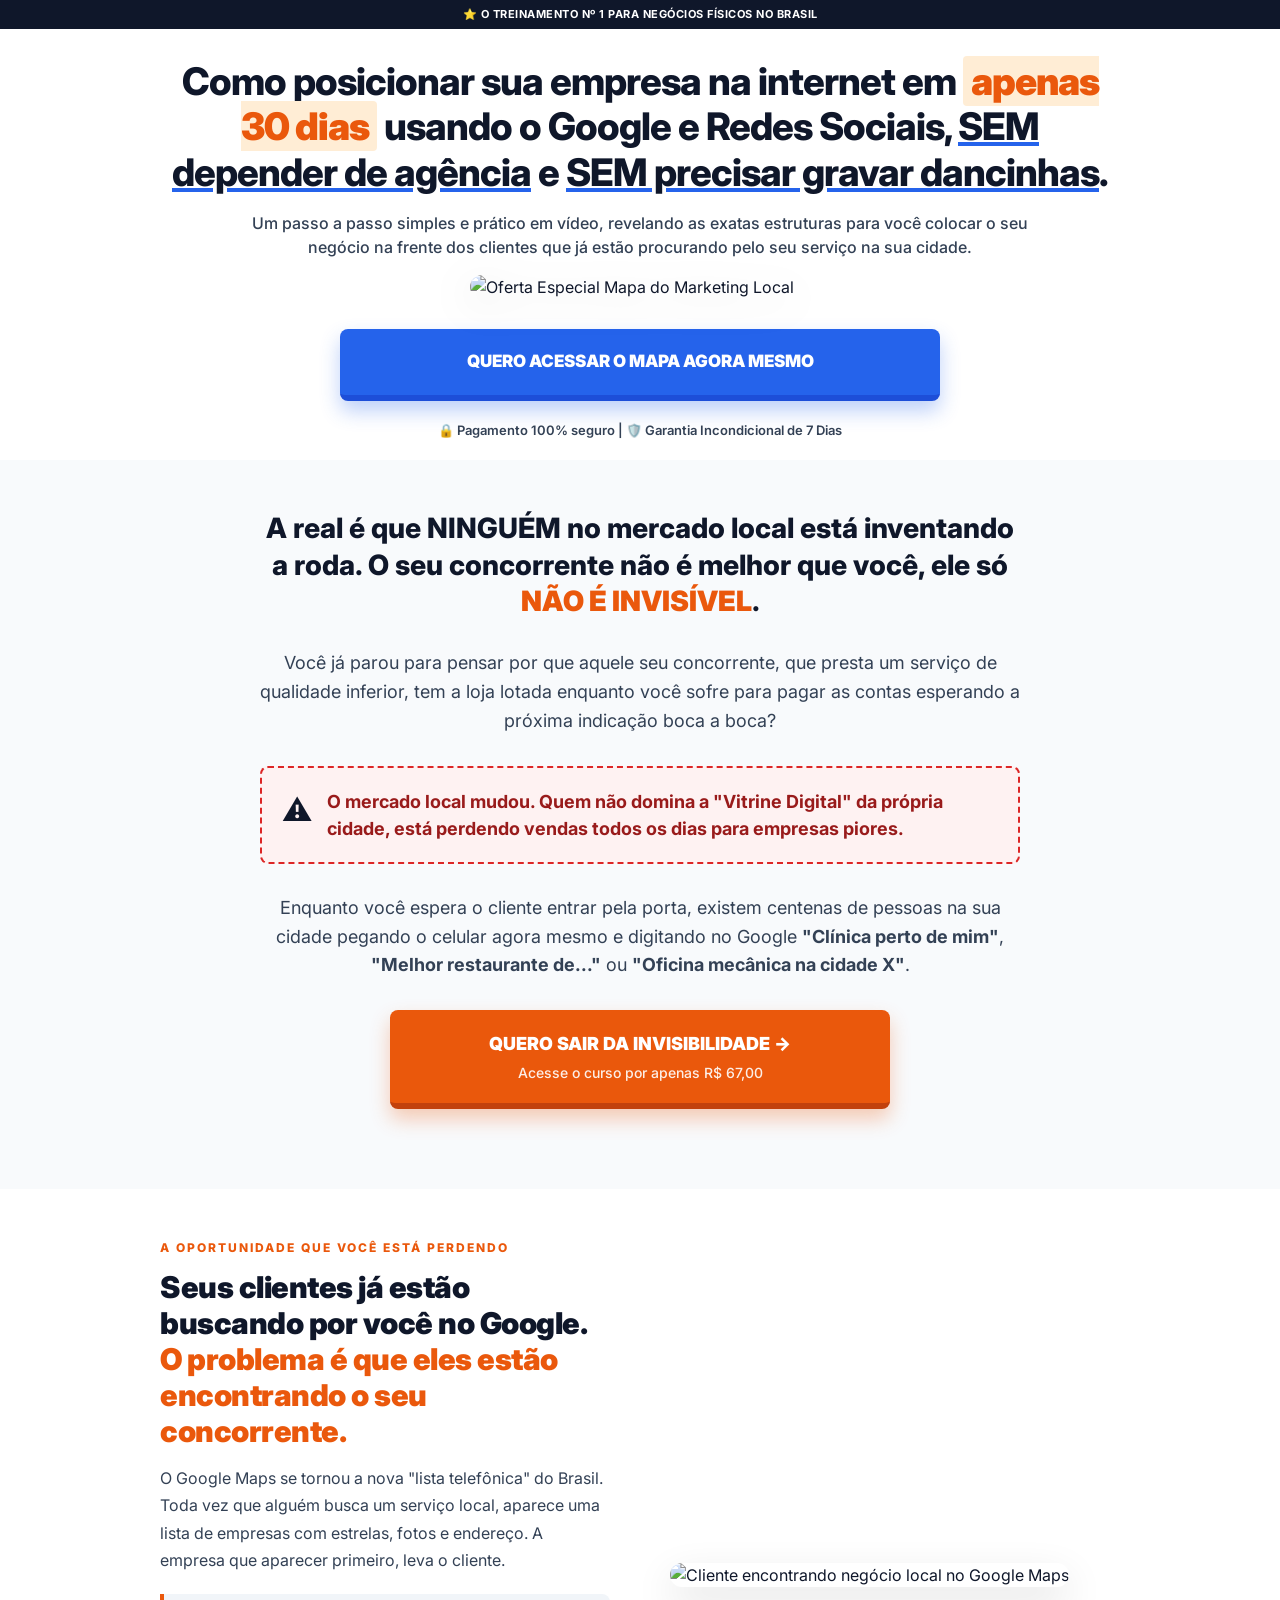
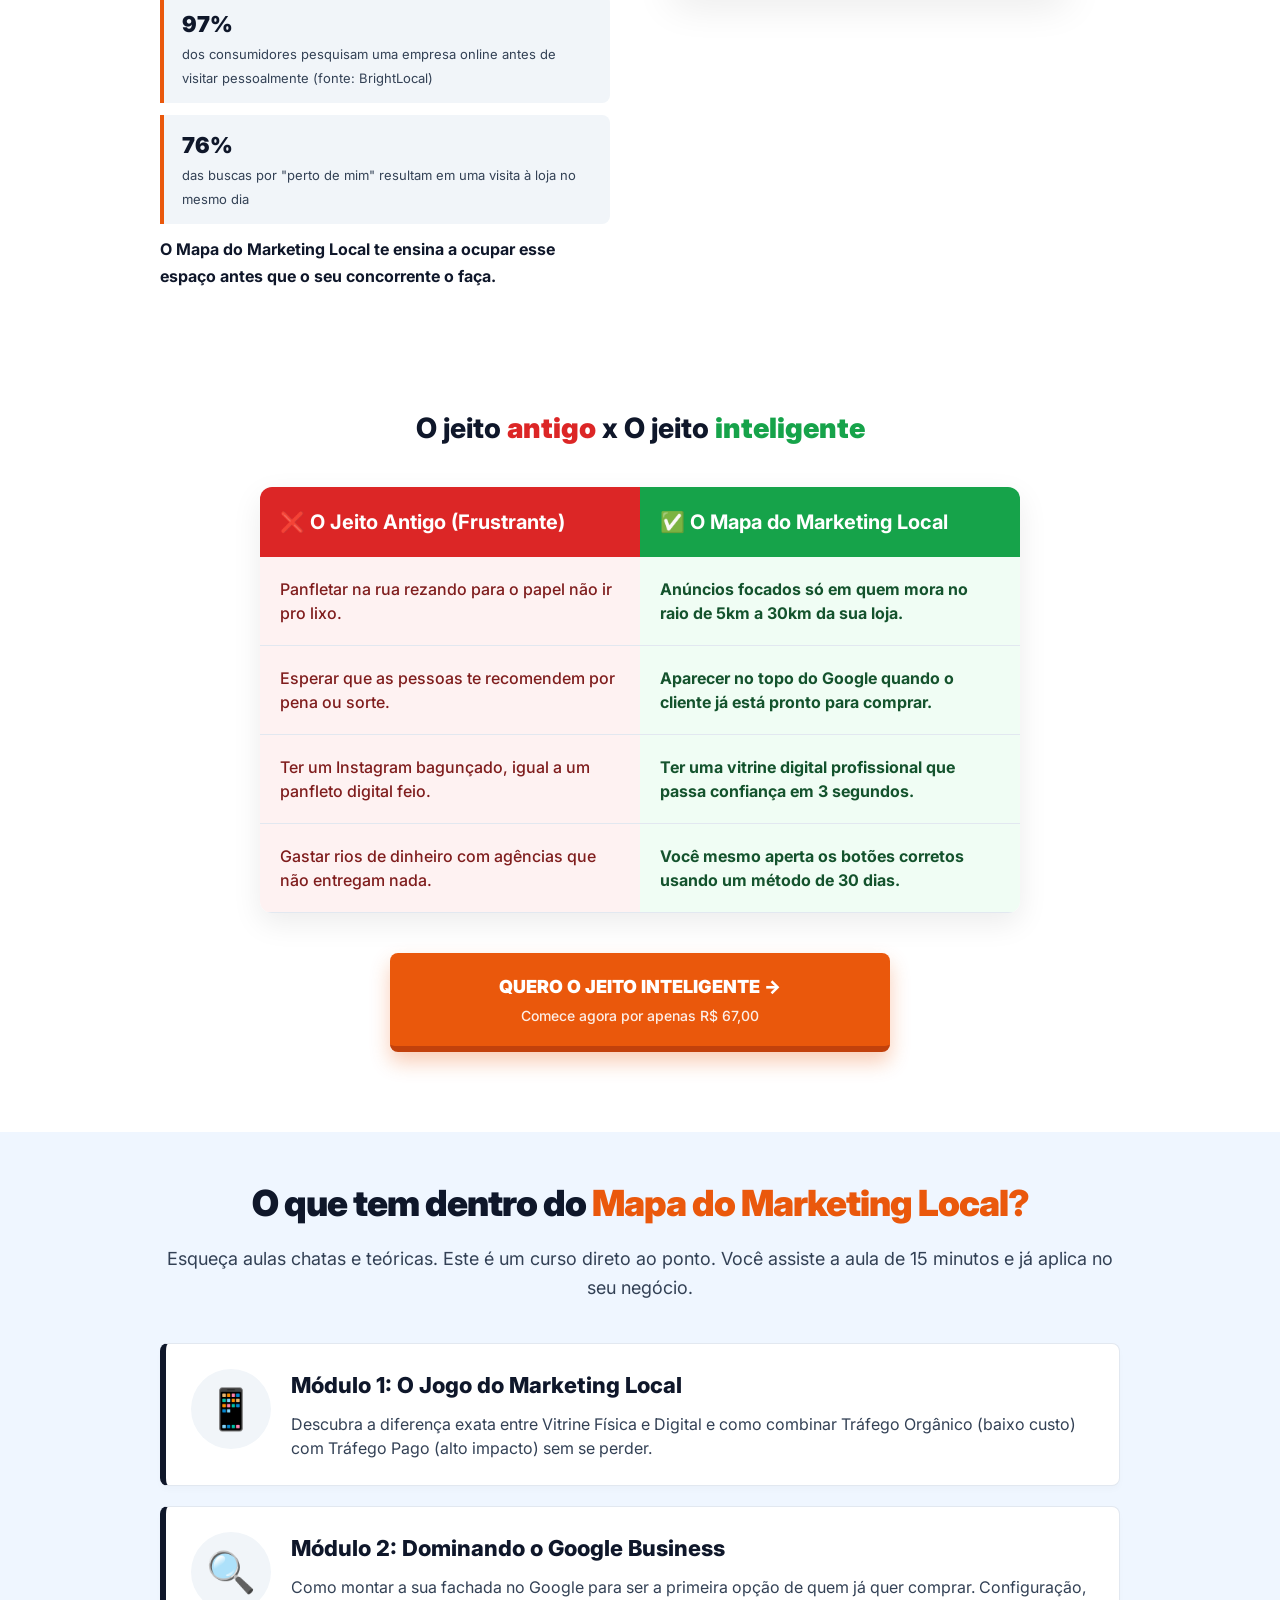
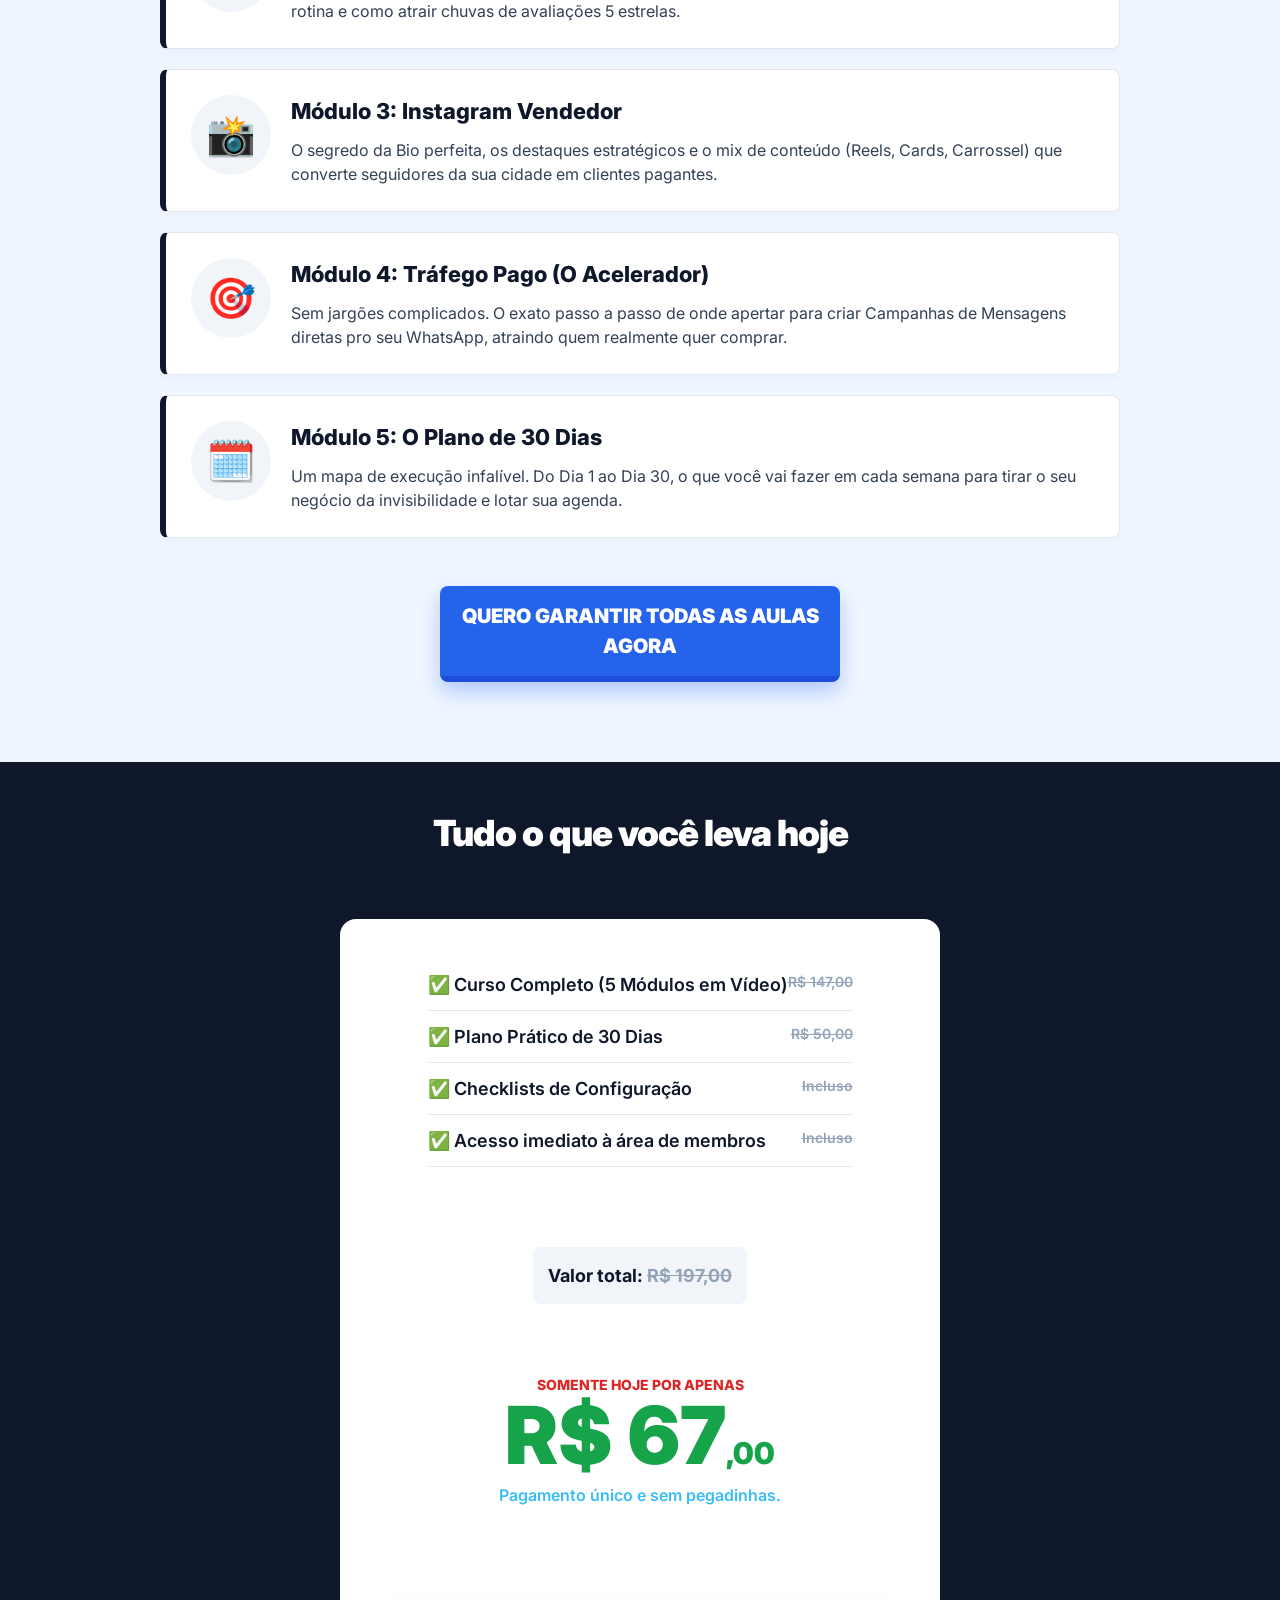
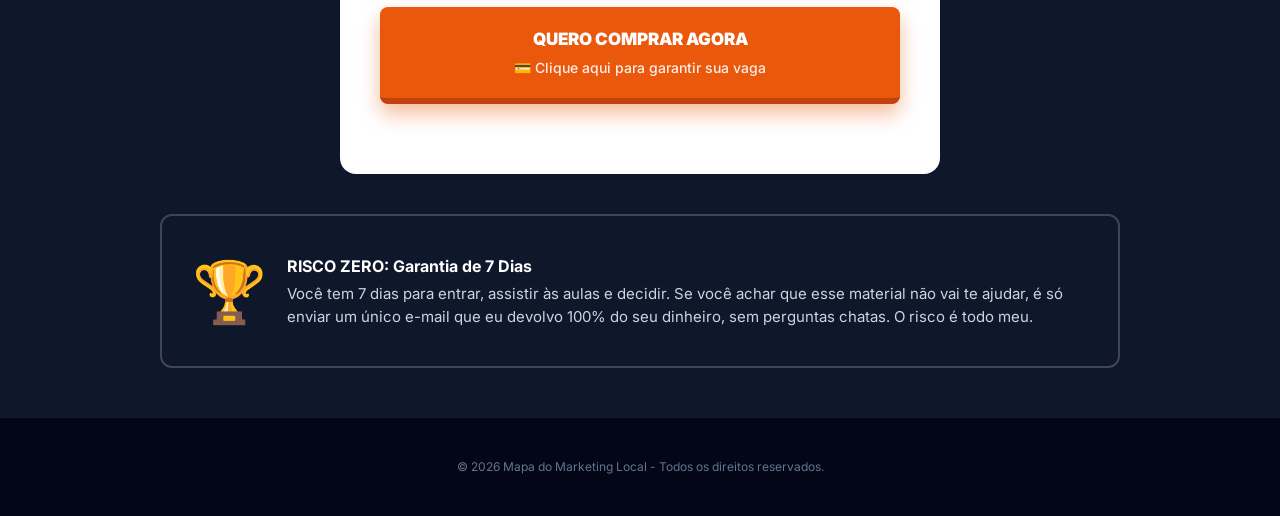
==== public/mapa-do-marketing-local-em-30D-v1/index.html @ cb3fcec0 "Update index.html" ====
<!DOCTYPE html>
<html lang="pt-BR">
<head>
    <meta charset="UTF-8">
    <meta name="viewport" content="width=device-width, initial-scale=1.0">
    <title>Mapa do Marketing Local | O Método Definitivo</title>
    <link href="https://fonts.googleapis.com/css2?family=Inter:wght@400;500;600;700;800;900&display=swap" rel="stylesheet">
    <style>
        :root {
            --navy: #0F172A;
            --blue-highlight: #2563EB;
            --orange: #EA580C;
            --orange-hover: #C2410C;
            --white: #FFFFFF;
            --gray-bg: #F8FAFC;
            --gray-dark: #334155;
            --red-alert: #DC2626;
            --green-success: #16A34A;
        }
        * { margin: 0; padding: 0; box-sizing: border-box; font-family: 'Inter', sans-serif; }
        body { background-color: var(--white); color: var(--navy); line-height: 1.5; -webkit-font-smoothing: antialiased; }
        .container { max-width: 1000px; margin: 0 auto; padding: 0 20px; }
        .container-sm { max-width: 800px; }
        .text-center { text-align: center; }
        .text-navy { color: var(--navy); }
        .text-orange { color: var(--orange); font-weight: 900; }
        .text-red { color: var(--red-alert); font-weight: 900; }
        .text-green { color: var(--green-success); font-weight: 900; }
        .text-white { color: var(--white) !important; }
        .bg-gray { background-color: var(--gray-bg); }
        .bg-navy { background-color: var(--navy); color: var(--white); }
        .bg-light-blue { background-color: #EFF6FF; }
        .highlight-orange { background-color: #FFEDD5; color: var(--orange); padding: 2px 8px; border-radius: 4px; font-weight: 900; }
        .underline-blue { text-decoration: underline; text-decoration-color: var(--blue-highlight); text-decoration-thickness: 4px; color: var(--navy); }
        .strike { text-decoration: line-through; color: #94A3B8; }
        .top-tag { background-color: var(--navy); color: var(--white); text-align: center; padding: 6px 10px; font-size: 11px; font-weight: 700; text-transform: uppercase; letter-spacing: 0.5px; white-space: nowrap; overflow: hidden; text-overflow: ellipsis; }
        .dr-section { padding: 50px 0; }
        .dr-headline { font-size: 38px; font-weight: 800; line-height: 1.2; text-align: center; margin-bottom: 16px; letter-spacing: -1px; }
        .dr-subheadline { font-size: 16px; font-weight: 500; text-align: center; color: var(--gray-dark); max-width: 800px; margin: 0 auto 16px auto; }
        .dr-title-lg { font-size: 36px; font-weight: 900; line-height: 1.2; margin-bottom: 20px; letter-spacing: -1px; }
        .dr-title-md { font-size: 28px; font-weight: 800; line-height: 1.3; margin-bottom: 30px; }
        .dr-paragraph { font-size: 18px; color: var(--gray-dark); margin-bottom: 25px; line-height: 1.6; }
        .dr-btn { display: flex; flex-direction: column; align-items: center; justify-content: center; background-color: var(--blue-highlight); color: var(--white); text-decoration: none; border-radius: 8px; padding: 20px 30px; margin: 30px auto; max-width: 100%; width: 600px; transition: all 0.2s; box-shadow: 0 10px 20px rgba(37,99,235,0.3); border-bottom: 6px solid #1D4ED8; }
        .dr-btn:hover { background-color: #1D4ED8; transform: translateY(2px); border-bottom-width: 4px; margin-top: 32px; }
        .dr-btn-pulse { animation: pulse 2s infinite; background-color: var(--orange); box-shadow: 0 10px 20px rgba(234,88,12,0.4); border-bottom-color: #C2410C; }
        .dr-btn-pulse:hover { background-color: var(--orange-hover); border-bottom-color: #9A3412; }
        .btn-main-text { font-size: 17px; font-weight: 900; text-transform: uppercase; letter-spacing: 0; }
        .btn-sub-text { font-size: 14px; font-weight: 500; opacity: 0.9; margin-top: 5px; }
        .dr-btn-small { width: 400px; padding: 15px 20px; }
        .dr-btn-small .btn-main-text { font-size: 20px; }
        @keyframes pulse { 0% { transform: scale(1); } 50% { transform: scale(1.02); } 100% { transform: scale(1); } }
        .security-badges { text-align: center; font-size: 13px; color: var(--gray-dark); font-weight: 600; margin-top: -10px; }
        .dr-hero { padding: 30px 0 20px 0; }
        .video-placeholder { display: flex; justify-content: center; margin: 16px 0 10px 0; }
        .mockup-img { max-width: 100%; height: auto; width: 340px; border-radius: 12px; filter: drop-shadow(0 10px 20px rgba(0,0,0,0.15)); }
        .alert-box { background-color: #FEF2F2; border: 2px dashed var(--red-alert); border-radius: 8px; padding: 20px; display: flex; align-items: flex-start; gap: 15px; margin: 30px 0; }
        .alert-icon { font-size: 30px; }
        .alert-content p { color: #991B1B; font-size: 18px; font-weight: 700; margin: 0; }
        .comparison-table-wrapper { background: var(--white); border-radius: 12px; overflow: hidden; box-shadow: 0 10px 30px rgba(0,0,0,0.08); margin: 40px 0; }
        .dr-comparison-table { width: 100%; border-collapse: collapse; }
        .dr-comparison-table th { padding: 20px; font-size: 20px; color: var(--white); text-align: left; }
        .dr-comparison-table th.bg-red { background-color: var(--red-alert); }
        .dr-comparison-table th.bg-green { background-color: var(--green-success); }
        .dr-comparison-table td { padding: 20px; font-size: 16px; border-bottom: 1px solid #E2E8F0; width: 50%; vertical-align: top; }
        .dr-comparison-table td:first-child { background-color: #FEF2F2; color: #7F1D1D; font-weight: 500; }
        .dr-comparison-table td:last-child { background-color: #F0FDF4; color: #14532D; font-weight: 700; }
        .modules-stack { display: flex; flex-direction: column; gap: 20px; margin-top: 40px; }
        .dr-module-item { background: var(--white); border: 1px solid #E2E8F0; border-left: 6px solid var(--navy); padding: 25px; border-radius: 8px; display: flex; gap: 20px; align-items: flex-start; box-shadow: 0 4px 6px rgba(0,0,0,0.02); }
        .mod-icon { font-size: 40px; background: #F1F5F9; width: 80px; height: 80px; display: flex; align-items: center; justify-content: center; border-radius: 50%; flex-shrink: 0; }
        .mod-text h3 { font-size: 22px; font-weight: 800; margin-bottom: 10px; }
        .mod-text p { font-size: 16px; color: var(--gray-dark); }
        .offer-stack-container { display: flex; align-items: center; gap: 50px; background: var(--white); padding: 40px; border-radius: 16px; color: var(--navy); }
        .offer-mockup { flex: 1; }
        .offer-mockup img { max-width: 100%; }
        .offer-details { flex: 1.2; }
        .dr-check-list { list-style: none; margin-bottom: 30px; }
        .dr-check-list li { font-size: 18px; font-weight: 600; padding: 12px 0; border-bottom: 1px solid #E2E8F0; display: flex; justify-content: space-between; }
        .anchor-value { color: #94A3B8; text-decoration: line-through; font-size: 14px; }
        .total-value-box { background: #F1F5F9; padding: 15px; border-radius: 8px; text-align: center; font-weight: 700; font-size: 18px; margin-bottom: 20px; }
        .today-price { text-align: center; margin-bottom: 20px; }
        .today-label { font-size: 14px; font-weight: 800; color: var(--red-alert); }
        .price-big { font-size: 80px; font-weight: 900; color: var(--green-success); line-height: 1; }
        .price-big .cents { font-size: 30px; }
        .guarantee-seal-box { display: flex; align-items: center; gap: 20px; margin-top: 40px; border: 2px solid rgba(255,255,255,0.2); padding: 30px; border-radius: 12px; }
        .seal-icon { font-size: 60px; }
        .seal-text p { color: #CBD5E1; font-size: 15px; margin-top: 5px; }
        .dr-footer { background-color: #020617; color: #64748B; padding: 40px 0; font-size: 12px; }
        /* SEÇÃO TEXTO + IMAGEM */
        .split-section { display: grid; grid-template-columns: 1fr 1fr; gap: 60px; align-items: center; }
        .split-section .split-text { }
        .split-section .split-img img { width: 100%; border-radius: 16px; box-shadow: 0 15px 40px rgba(0,0,0,0.12); }
        .split-label { font-size: 12px; font-weight: 800; text-transform: uppercase; letter-spacing: 2px; color: var(--orange); margin-bottom: 12px; }
        .split-headline { font-size: 30px; font-weight: 900; line-height: 1.2; color: var(--navy); margin-bottom: 16px; letter-spacing: -0.5px; }
        .split-body { font-size: 16px; color: var(--gray-dark); line-height: 1.7; margin-bottom: 20px; }
        .split-stat { background: #F1F5F9; border-left: 4px solid var(--orange); padding: 14px 18px; border-radius: 0 8px 8px 0; margin-bottom: 12px; }
        .split-stat strong { font-size: 22px; font-weight: 900; color: var(--navy); display: block; }
        .split-stat span { font-size: 13px; color: var(--gray-dark); }
        @media (max-width: 768px) {
            .top-tag { font-size: 9px; letter-spacing: 0; padding: 5px 8px; }
            .dr-section { padding: 40px 0; }
            .split-section { grid-template-columns: 1fr; gap: 30px; }
            .split-headline { font-size: 22px; }
            .dr-hero { padding: 20px 0 10px 0; }
            .dr-headline { font-size: 22px; margin-bottom: 10px; }
            .dr-subheadline { font-size: 13px; margin-bottom: 12px; }
            .video-placeholder { margin: 10px 0 8px 0; }
            .mockup-img { width: 220px; border-radius: 8px; }
            .security-badges { font-size: 11px; margin-top: -5px; }
            .dr-btn { width: 100%; padding: 12px 10px; margin: 12px auto; }
            .btn-main-text { font-size: 14px; }
            .btn-sub-text { font-size: 11px; }
            .offer-stack-container { flex-direction: column; padding: 20px; }
            .dr-comparison-table th, .dr-comparison-table td { font-size: 13px; padding: 10px; }
            .price-big { font-size: 60px; }
            .dr-module-item { flex-direction: column; text-align: center; align-items: center; }
        }
    </style>
</head>
<body>

    <!-- TAG SUPERIOR -->
    <div class="top-tag">
        ⭐ O treinamento nº 1 para negócios físicos no Brasil
    </div>

    <!-- HERO SECTION (ESTILO CARTA DE VENDAS) -->
    <header class="dr-hero">
        <div class="container">
            <h1 class="dr-headline">
                Como posicionar sua empresa na internet em <span class="highlight-orange">apenas 30 dias</span> usando o Google e Redes Sociais, <u class="underline-blue">SEM depender de agência</u> e <u class="underline-blue">SEM precisar gravar dancinhas</u>.
            </h1>
            <p class="dr-subheadline">
                Um passo a passo simples e prático em vídeo, revelando as exatas estruturas para você colocar o seu negócio na frente dos clientes que já estão procurando pelo seu serviço na sua cidade.
            </p>
            
            <div class="video-placeholder">
                <img src="/mapa-do-marketing-local-em-30D-v1/assets/offer-creative-v2.jpg" alt="Oferta Especial Mapa do Marketing Local" class="mockup-img">
            </div>

            <a href="#oferta" class="dr-btn">
                <span class="btn-main-text">QUERO ACESSAR O MAPA AGORA MESMO</span>
            </a>
            
            <div class="security-badges">
                🔒 Pagamento 100% seguro | 🛡️ Garantia Incondicional de 7 Dias
            </div>
        </div>
    </header>

    <!-- SEÇÃO ALERTA -->
    <section class="dr-section bg-gray">
        <div class="container container-sm">
            <h2 class="dr-title-md text-center">
                A real é que <span class="text-navy">NINGUÉM</span> no mercado local está inventando a roda. O seu concorrente não é melhor que você, ele só <span class="text-orange">NÃO É INVISÍVEL</span>.
            </h2>
            <p class="dr-paragraph text-center">
                Você já parou para pensar por que aquele seu concorrente, que presta um serviço de qualidade inferior, tem a loja lotada enquanto você sofre para pagar as contas esperando a próxima indicação boca a boca?
            </p>

            <div class="alert-box">
                <div class="alert-icon">⚠️</div>
                <div class="alert-content">
                    <p>O mercado local mudou. Quem não domina a "Vitrine Digital" da própria cidade, está perdendo vendas todos os dias para empresas piores.</p>
                </div>
            </div>

            <p class="dr-paragraph text-center">
                Enquanto você espera o cliente entrar pela porta, existem centenas de pessoas na sua cidade pegando o celular agora mesmo e digitando no Google <strong>"Clínica perto de mim"</strong>, <strong>"Melhor restaurante de..."</strong> ou <strong>"Oficina mecânica na cidade X"</strong>.
            </p>

            <div class="text-center">
                <a href="#oferta" class="dr-btn" style="width:auto; max-width:500px; background-color:#EA580C; border-bottom-color:#C2410C; box-shadow:0 10px 20px rgba(234,88,12,0.3);">
                    <span class="btn-main-text" style="font-size:18px;">QUERO SAIR DA INVISIBILIDADE →</span>
                    <span class="btn-sub-text">Acesse o curso por apenas R$ 67,00</span>
                </a>
            </div>
        </div>
    </section>

    <!-- SEÇÃO PROVA: TEXTO + IMAGEM GOOGLE MAPS -->
    <section class="dr-section" style="background:#fff;">
        <div class="container">
            <div class="split-section">
                <div class="split-text">
                    <p class="split-label">A oportunidade que você está perdendo</p>
                    <h2 class="split-headline">Seus clientes já estão buscando por você no Google.<br><span style="color:var(--orange)">O problema é que eles estão encontrando o seu concorrente.</span></h2>
                    <p class="split-body">O Google Maps se tornou a nova "lista telefônica" do Brasil. Toda vez que alguém busca um serviço local, aparece uma lista de empresas com estrelas, fotos e endereço. A empresa que aparecer primeiro, leva o cliente.</p>
                    <div class="split-stat">
                        <strong>97%</strong>
                        <span>dos consumidores pesquisam uma empresa online antes de visitar pessoalmente (fonte: BrightLocal)</span>
                    </div>
                    <div class="split-stat">
                        <strong>76%</strong>
                        <span>das buscas por "perto de mim" resultam em uma visita à loja no mesmo dia</span>
                    </div>
                    <p class="split-body" style="font-weight:700; color:var(--navy); margin-top:8px;">O Mapa do Marketing Local te ensina a ocupar esse espaço antes que o seu concorrente o faça.</p>
                </div>
                <div class="split-img">
                    <img src="/mapa-do-marketing-local/google-maps-hero.jpg" alt="Cliente encontrando negócio local no Google Maps">
                </div>
            </div>
        </div>
    </section>

    <!-- ANTES X DEPOIS -->
    <section class="dr-section">
        <div class="container container-sm">
            <h2 class="dr-title-md text-center">
                O jeito <span class="text-red">antigo</span> x O jeito <span class="text-green">inteligente</span>
            </h2>
            
            <div class="comparison-table-wrapper">
                <table class="dr-comparison-table">
                    <thead>
                        <tr>
                            <th class="bg-red">❌ O Jeito Antigo (Frustrante)</th>
                            <th class="bg-green">✅ O Mapa do Marketing Local</th>
                        </tr>
                    </thead>
                    <tbody>
                        <tr>
                            <td>Panfletar na rua rezando para o papel não ir pro lixo.</td>
                            <td>Anúncios focados só em quem mora no raio de 5km a 30km da sua loja.</td>
                        </tr>
                        <tr>
                            <td>Esperar que as pessoas te recomendem por pena ou sorte.</td>
                            <td>Aparecer no topo do Google quando o cliente já está pronto para comprar.</td>
                        </tr>
                        <tr>
                            <td>Ter um Instagram bagunçado, igual a um panfleto digital feio.</td>
                            <td>Ter uma vitrine digital profissional que passa confiança em 3 segundos.</td>
                        </tr>
                        <tr>
                            <td>Gastar rios de dinheiro com agências que não entregam nada.</td>
                            <td>Você mesmo aperta os botões corretos usando um método de 30 dias.</td>
                        </tr>
                    </tbody>
                </table>
            </div>

            <div class="text-center" style="margin-top: 2rem;">
                <a href="#oferta" class="dr-btn" style="width:auto; max-width:500px; background-color:#EA580C; border-bottom-color:#C2410C; box-shadow:0 10px 20px rgba(234,88,12,0.3);">
                    <span class="btn-main-text" style="font-size:18px;">QUERO O JEITO INTELIGENTE →</span>
                    <span class="btn-sub-text">Comece agora por apenas R$ 67,00</span>
                </a>
            </div>
        </div>
    </section>

    <!-- OS ENTREGÁVEIS (MÓDULOS) -->
    <section class="dr-section bg-light-blue">
        <div class="container">
            <div class="dr-title-wrapper text-center">
                <h2 class="dr-title-lg">
                    O que tem dentro do <span class="text-orange">Mapa do Marketing Local?</span>
                </h2>
                <p class="dr-paragraph">Esqueça aulas chatas e teóricas. Este é um curso direto ao ponto. Você assiste a aula de 15 minutos e já aplica no seu negócio.</p>
            </div>

            <div class="modules-stack">
                <div class="dr-module-item">
                    <div class="mod-icon">📱</div>
                    <div class="mod-text">
                        <h3>Módulo 1: O Jogo do Marketing Local</h3>
                        <p>Descubra a diferença exata entre Vitrine Física e Digital e como combinar Tráfego Orgânico (baixo custo) com Tráfego Pago (alto impacto) sem se perder.</p>
                    </div>
                </div>
                <div class="dr-module-item">
                    <div class="mod-icon">🔍</div>
                    <div class="mod-text">
                        <h3>Módulo 2: Dominando o Google Business</h3>
                        <p>Como montar a sua fachada no Google para ser a primeira opção de quem já quer comprar. Configuração, rotina e como atrair chuvas de avaliações 5 estrelas.</p>
                    </div>
                </div>
                <div class="dr-module-item">
                    <div class="mod-icon">📸</div>
                    <div class="mod-text">
                        <h3>Módulo 3: Instagram Vendedor</h3>
                        <p>O segredo da Bio perfeita, os destaques estratégicos e o mix de conteúdo (Reels, Cards, Carrossel) que converte seguidores da sua cidade em clientes pagantes.</p>
                    </div>
                </div>
                <div class="dr-module-item">
                    <div class="mod-icon">🎯</div>
                    <div class="mod-text">
                        <h3>Módulo 4: Tráfego Pago (O Acelerador)</h3>
                        <p>Sem jargões complicados. O exato passo a passo de onde apertar para criar Campanhas de Mensagens diretas pro seu WhatsApp, atraindo quem realmente quer comprar.</p>
                    </div>
                </div>
                <div class="dr-module-item">
                    <div class="mod-icon">🗓️</div>
                    <div class="mod-text">
                        <h3>Módulo 5: O Plano de 30 Dias</h3>
                        <p>Um mapa de execução infalível. Do Dia 1 ao Dia 30, o que você vai fazer em cada semana para tirar o seu negócio da invisibilidade e lotar sua agenda.</p>
                    </div>
                </div>
            </div>
            
            <div class="text-center" style="margin-top: 3rem;">
                <a href="#oferta" class="dr-btn dr-btn-small">
                    <span class="btn-main-text">QUERO GARANTIR TODAS AS AULAS AGORA</span>
                </a>
            </div>
        </div>
    </section>

    <!-- OFFER STACK -->
    <section id="oferta" class="dr-section bg-navy">
        <div class="container">
            <h2 class="dr-title-lg text-white text-center" style="margin-bottom: 4rem;">
                Tudo o que você leva hoje
            </h2>

            <div class="offer-stack-container" style="flex-direction:column; max-width:600px; margin:0 auto;">
                    <ul class="dr-check-list">
                        <li>✅ Curso Completo (5 Módulos em Vídeo) <span class="anchor-value">R$ 147,00</span></li>
                        <li>✅ Plano Prático de 30 Dias <span class="anchor-value">R$ 50,00</span></li>
                        <li>✅ Checklists de Configuração <span class="anchor-value">Incluso</span></li>
                        <li>✅ Acesso imediato à área de membros <span class="anchor-value">Incluso</span></li>
                    </ul>

                    <div class="total-value-box">
                        <p>Valor total: <span class="strike">R$ 197,00</span></p>
                    </div>

                    <div class="today-price">
                        <p class="today-label">SOMENTE HOJE POR APENAS</p>
                        <div class="price-big">R$ 67<span class="cents">,00</span></div>
                        <p class="price-sub" style="font-weight:600; color:#38bdf8; margin-top:8px;">Pagamento único e sem pegadinhas.</p>
                    </div>

                    <a href="#" class="dr-btn dr-btn-pulse">
                        <span class="btn-main-text">QUERO COMPRAR AGORA</span>
                        <span class="btn-sub-text">💳 Clique aqui para garantir sua vaga</span>
                    </a>
            </div>

            <!-- GARANTIA -->
            <div class="guarantee-seal-box">
                <div class="seal-icon">🏆</div>
                <div class="seal-text">
                    <h4 class="text-white">RISCO ZERO: Garantia de 7 Dias</h4>
                    <p>Você tem 7 dias para entrar, assistir às aulas e decidir. Se você achar que esse material não vai te ajudar, é só enviar um único e-mail que eu devolvo 100% do seu dinheiro, sem perguntas chatas. O risco é todo meu.</p>
                </div>
            </div>

        </div>
    </section>

    <footer class="dr-footer">
        <div class="container text-center">
            <p>© 2026 Mapa do Marketing Local - Todos os direitos reservados.</p>
        </div>
    </footer>

    <script>
        document.querySelectorAll('a[href^="#"]').forEach(anchor => {
            anchor.addEventListener('click', function(e) {
                e.preventDefault();
                const target = document.querySelector(this.getAttribute('href'));
                if (target) target.scrollIntoView({ behavior: 'smooth', block: 'start' });
            });
        });
    </script>
</body>
</html>
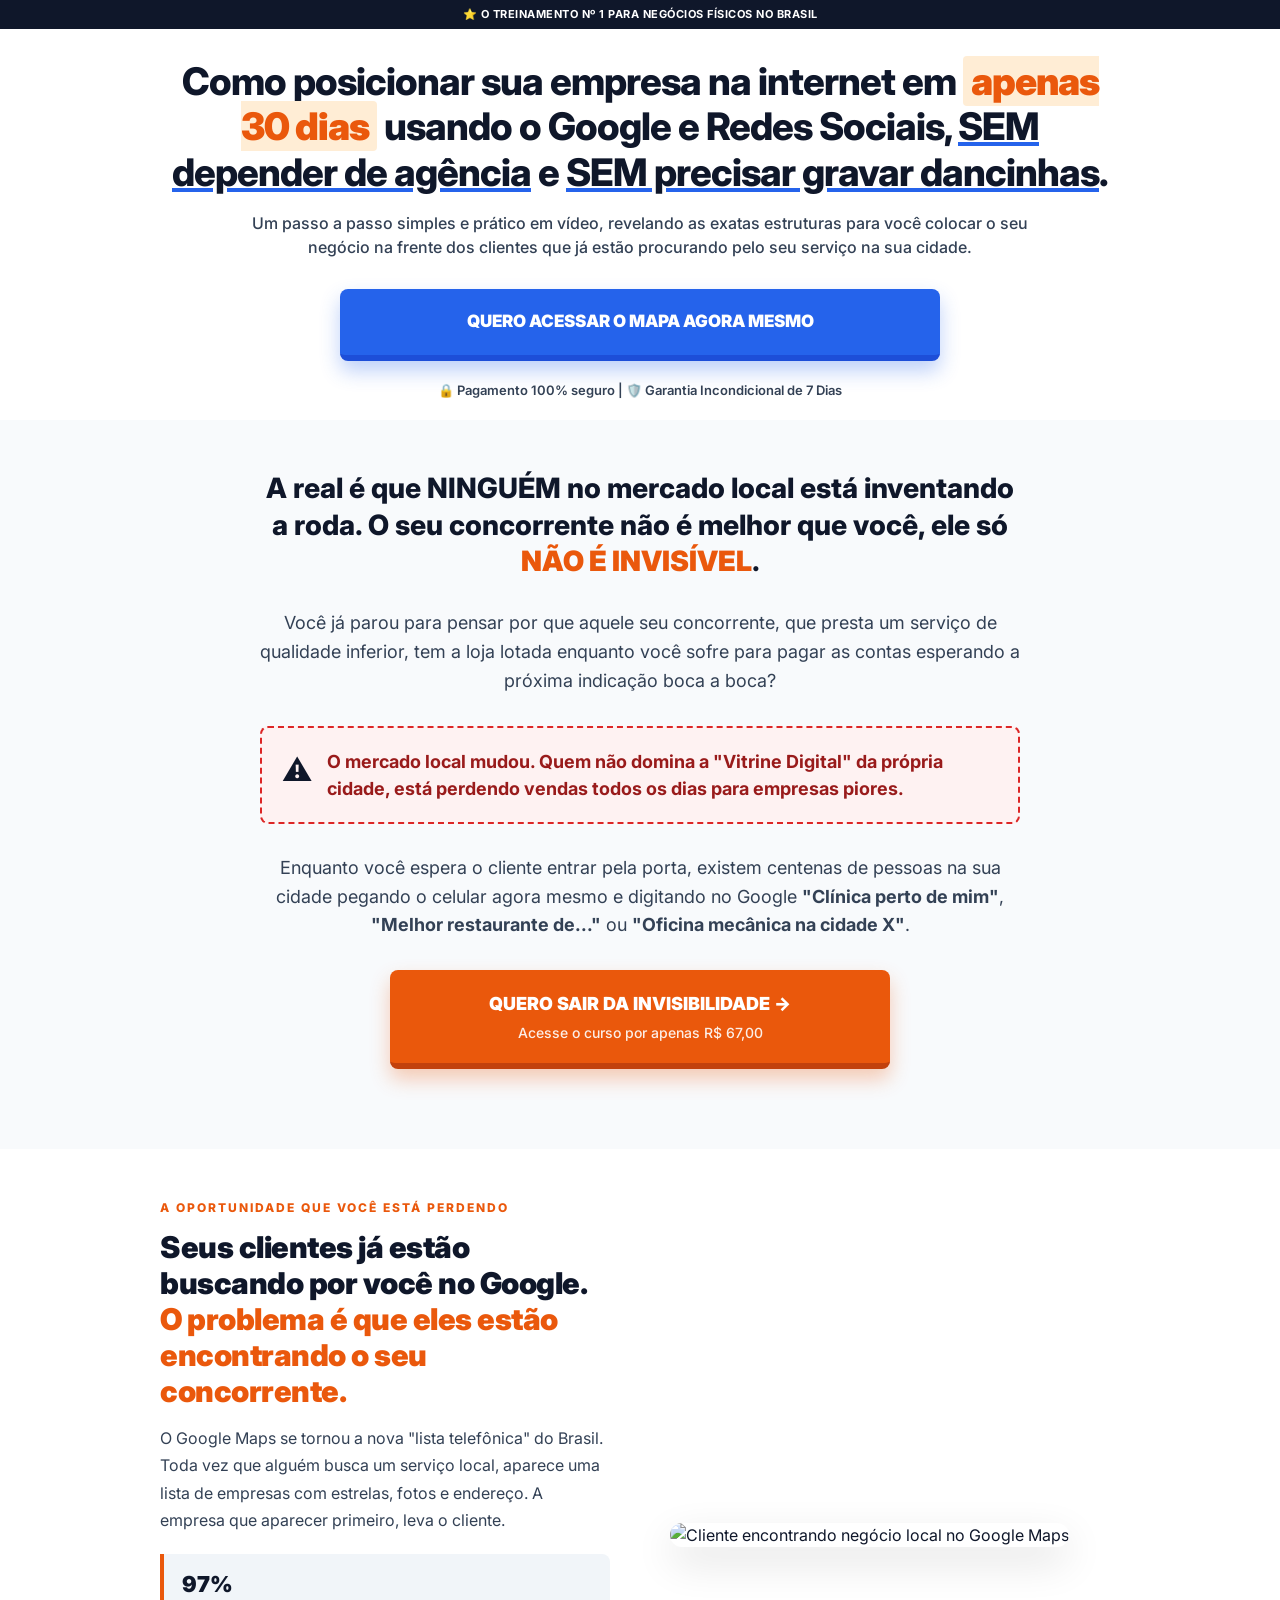
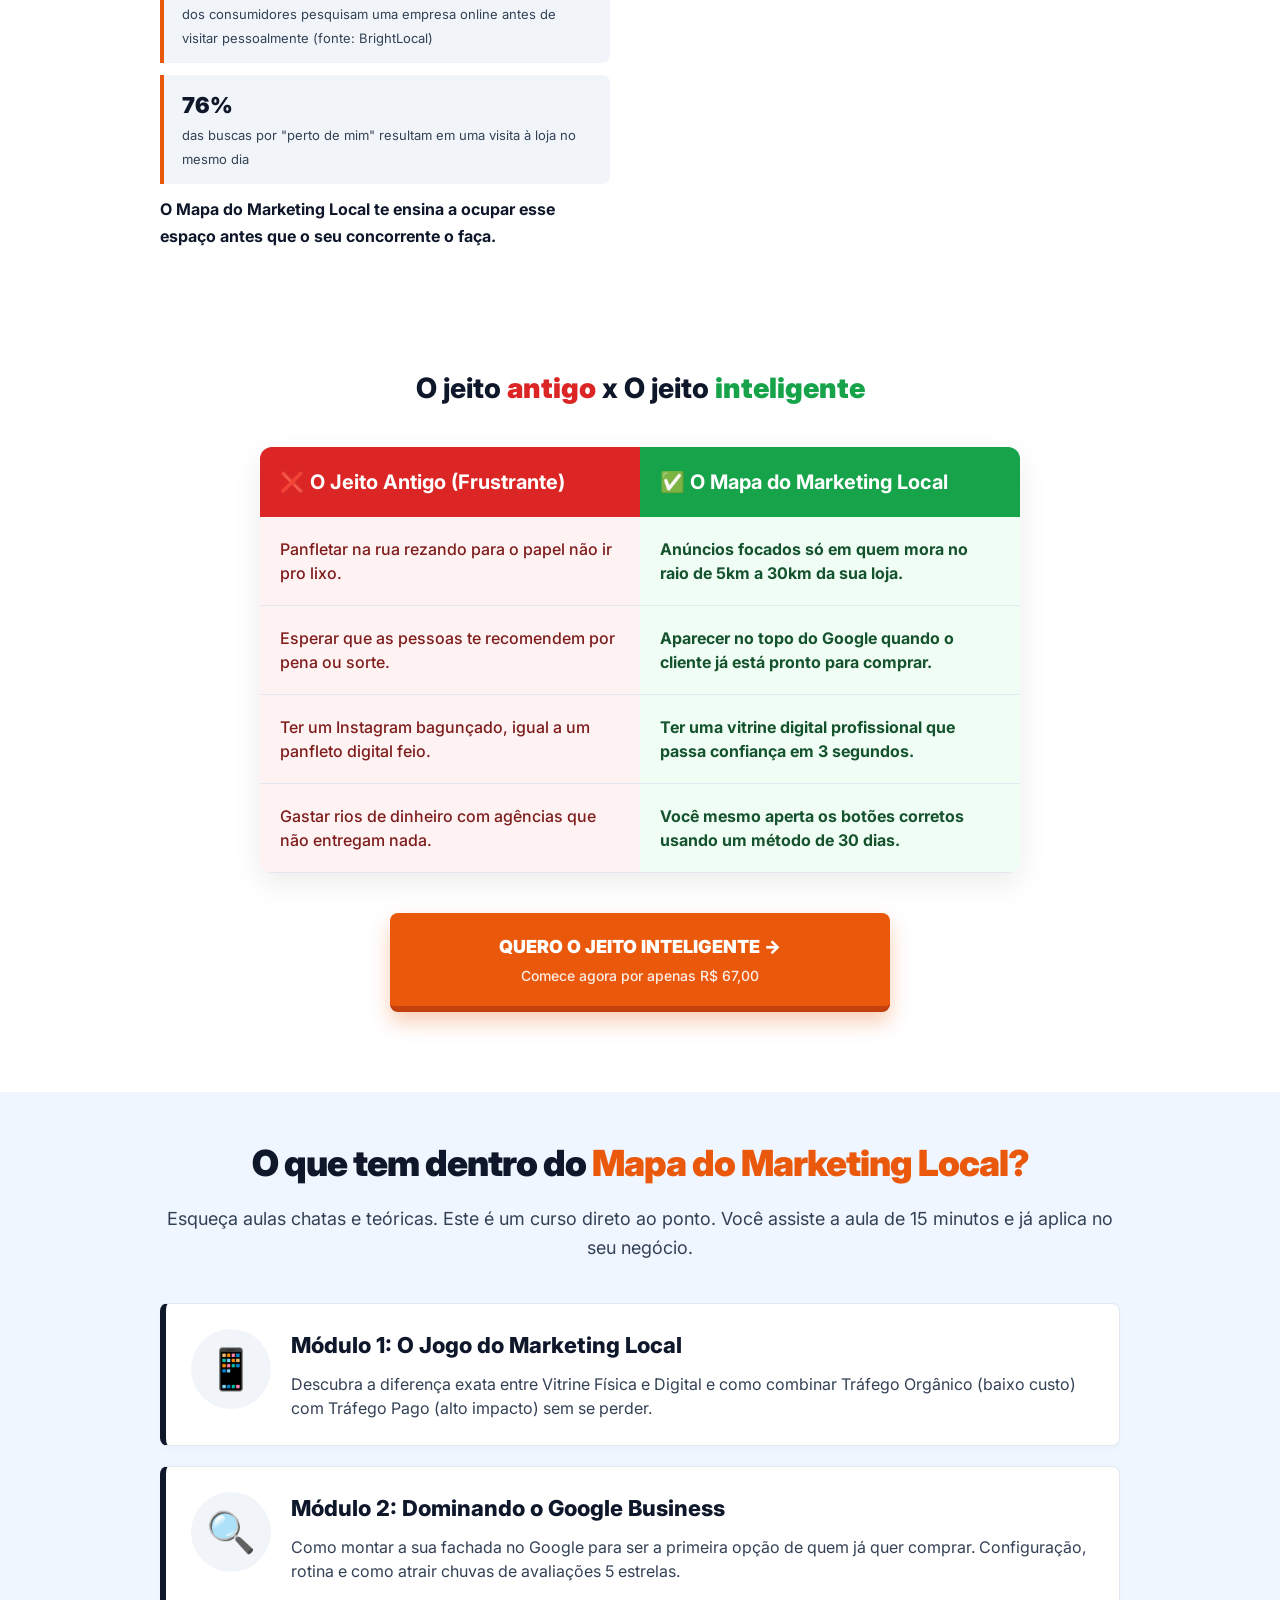
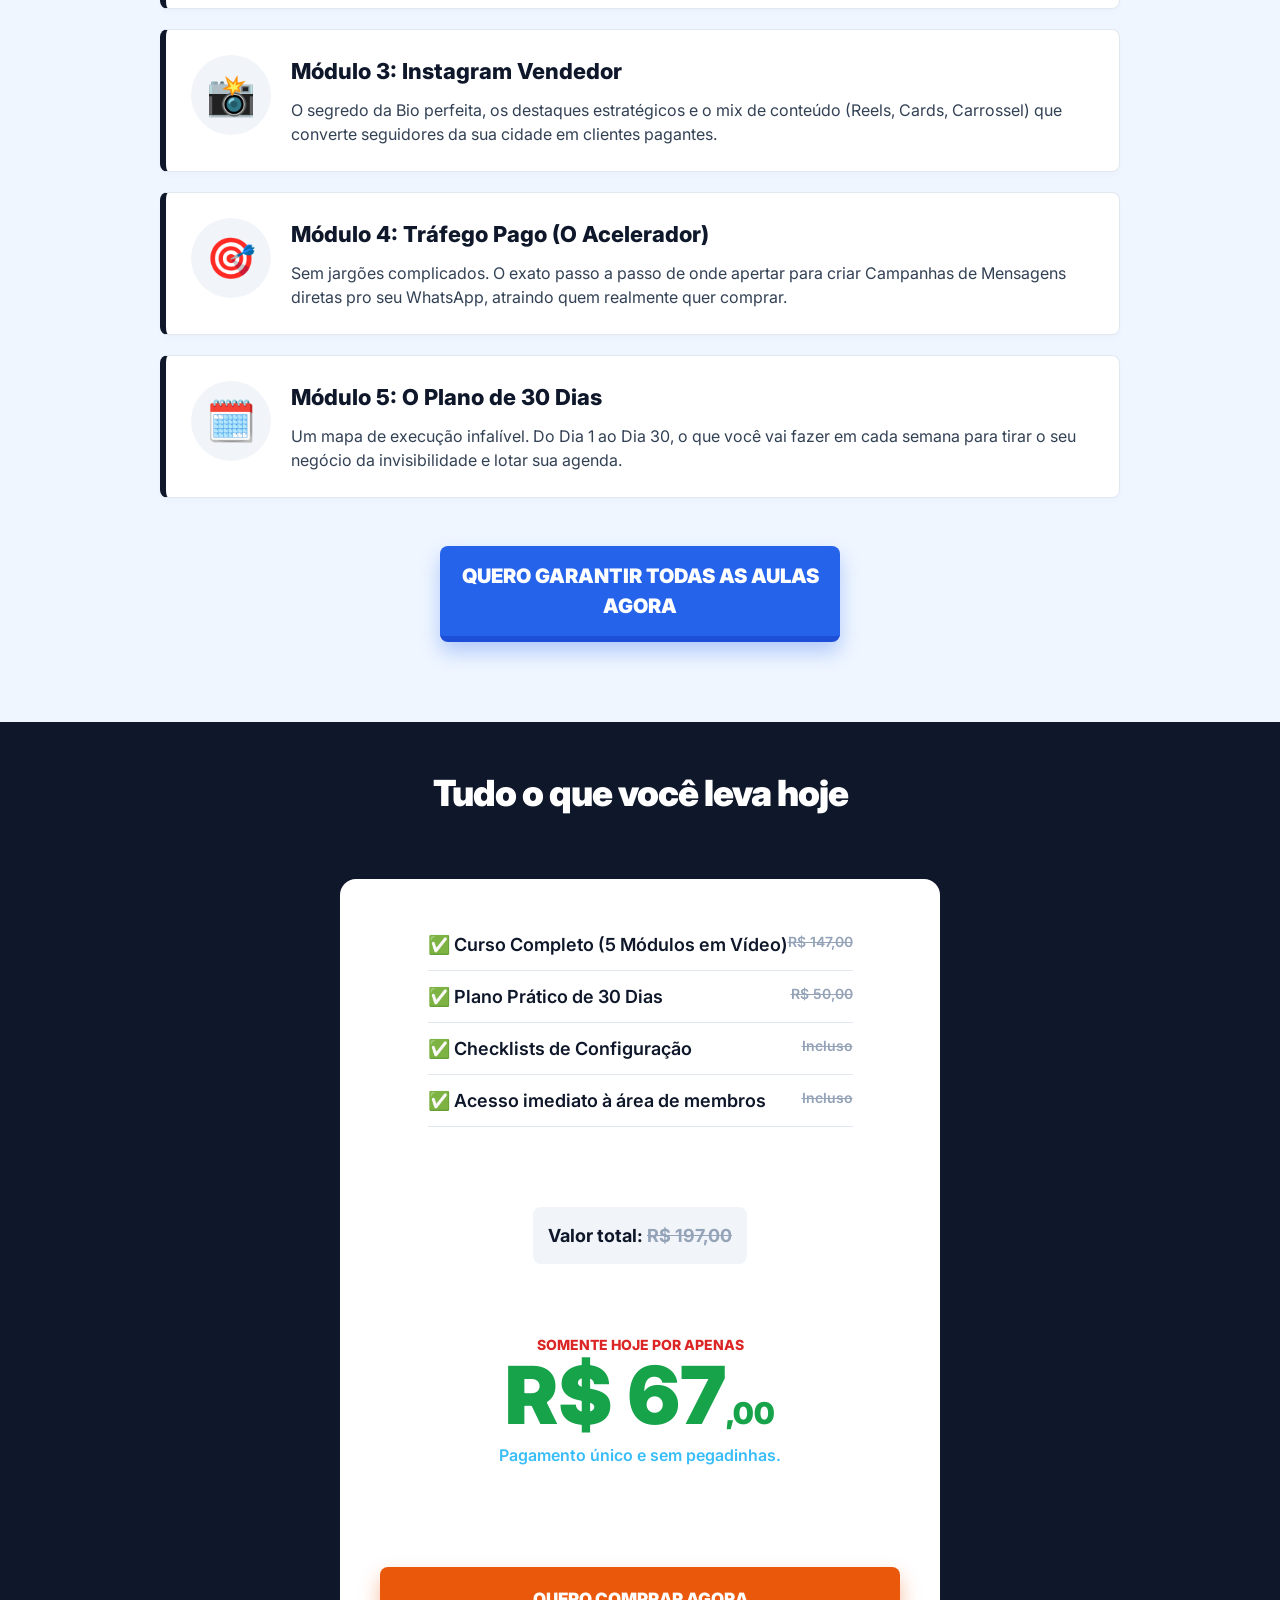
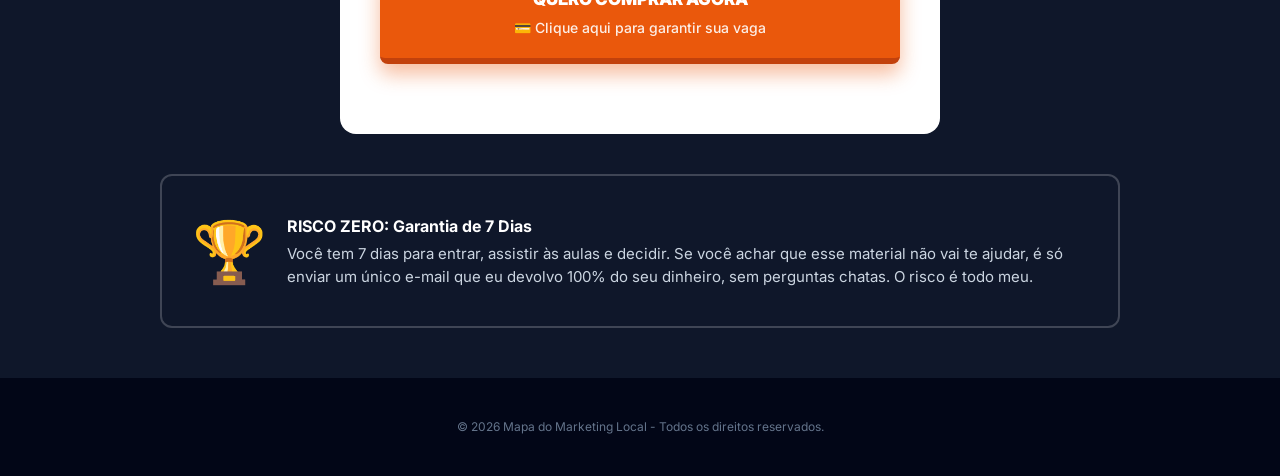
==== commit 243ecbaf: "Update index.html" ====
--- a/public/mapa-do-marketing-local-em-30D-v1/index.html
+++ b/public/mapa-do-marketing-local-em-30D-v1/index.html
@@ -133,10 +133,6 @@
                 Um passo a passo simples e prático em vídeo, revelando as exatas estruturas para você colocar o seu negócio na frente dos clientes que já estão procurando pelo seu serviço na sua cidade.
             </p>
             
-            <div class="video-placeholder">
-                <img src="/mapa-do-marketing-local-em-30D-v1/assets/offer-creative-v2.jpg" alt="Oferta Especial Mapa do Marketing Local" class="mockup-img">
-            </div>
-
             <a href="#oferta" class="dr-btn">
                 <span class="btn-main-text">QUERO ACESSAR O MAPA AGORA MESMO</span>
             </a>
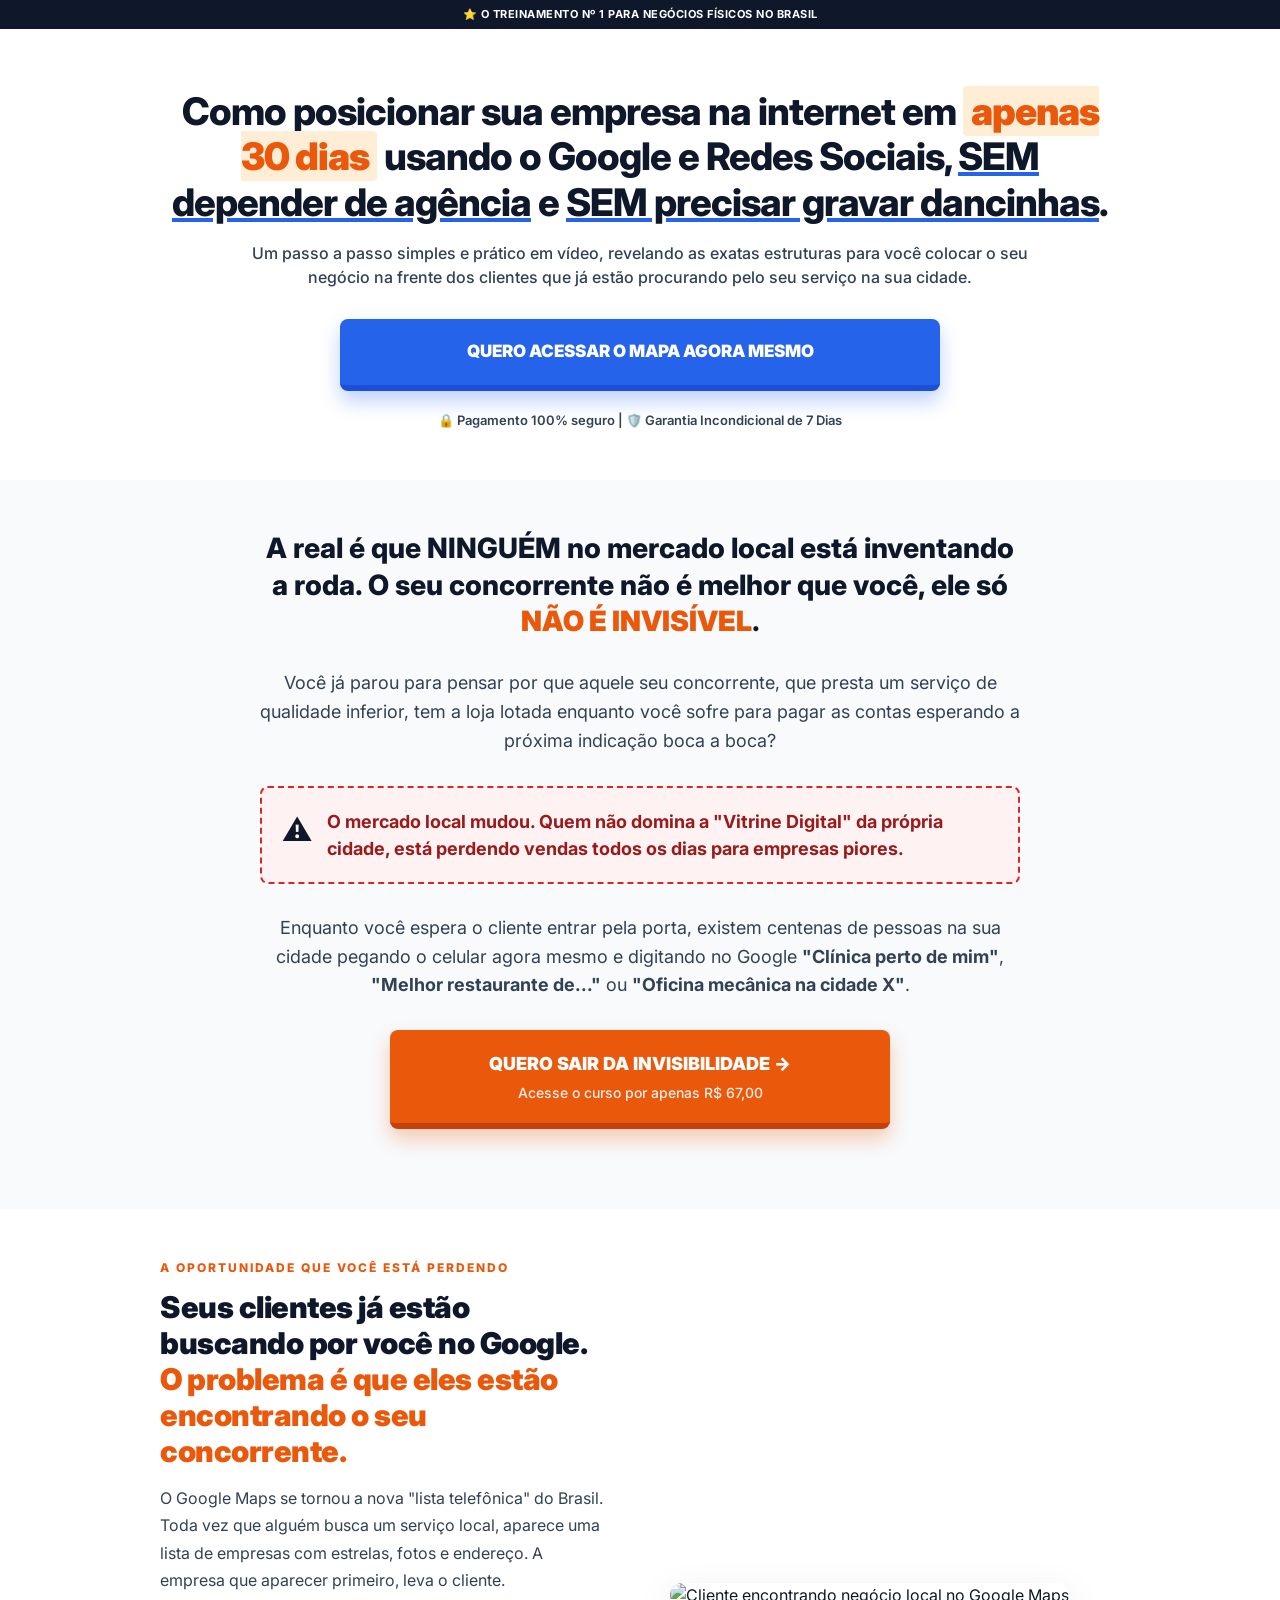
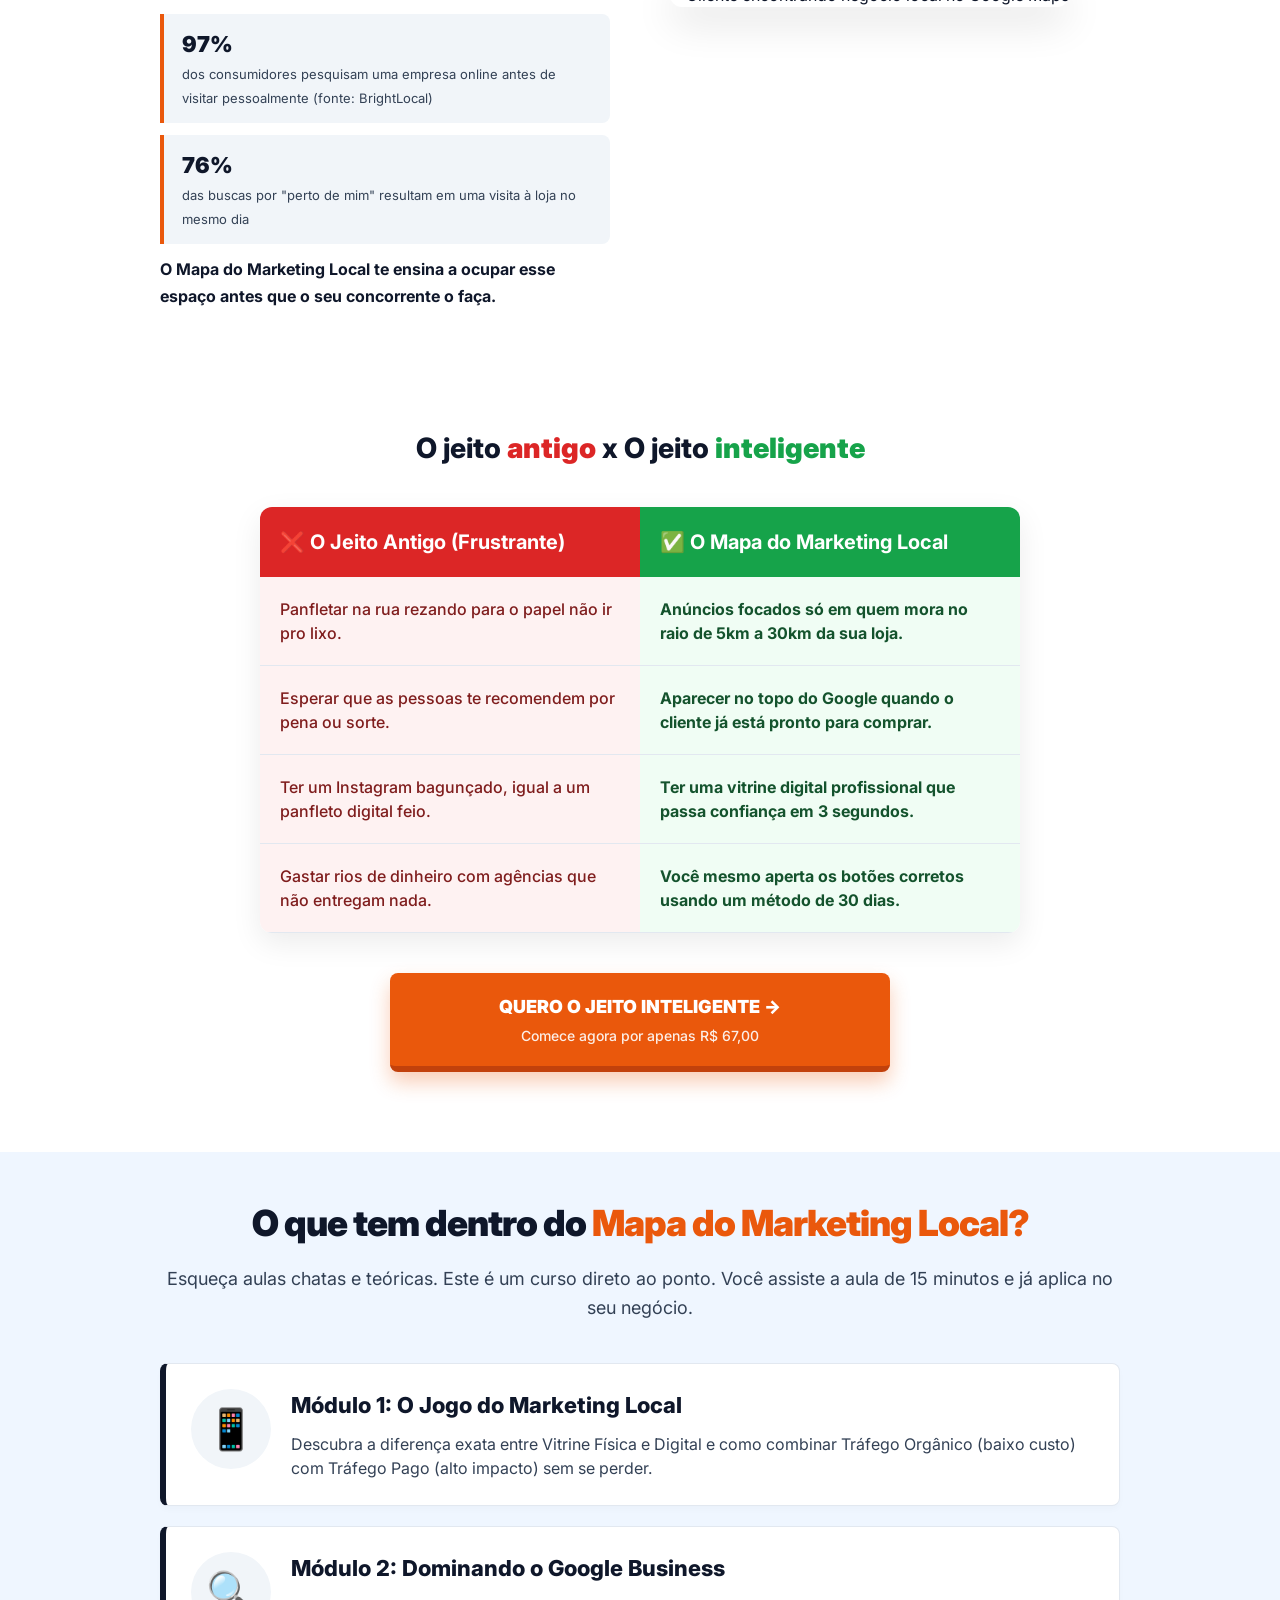
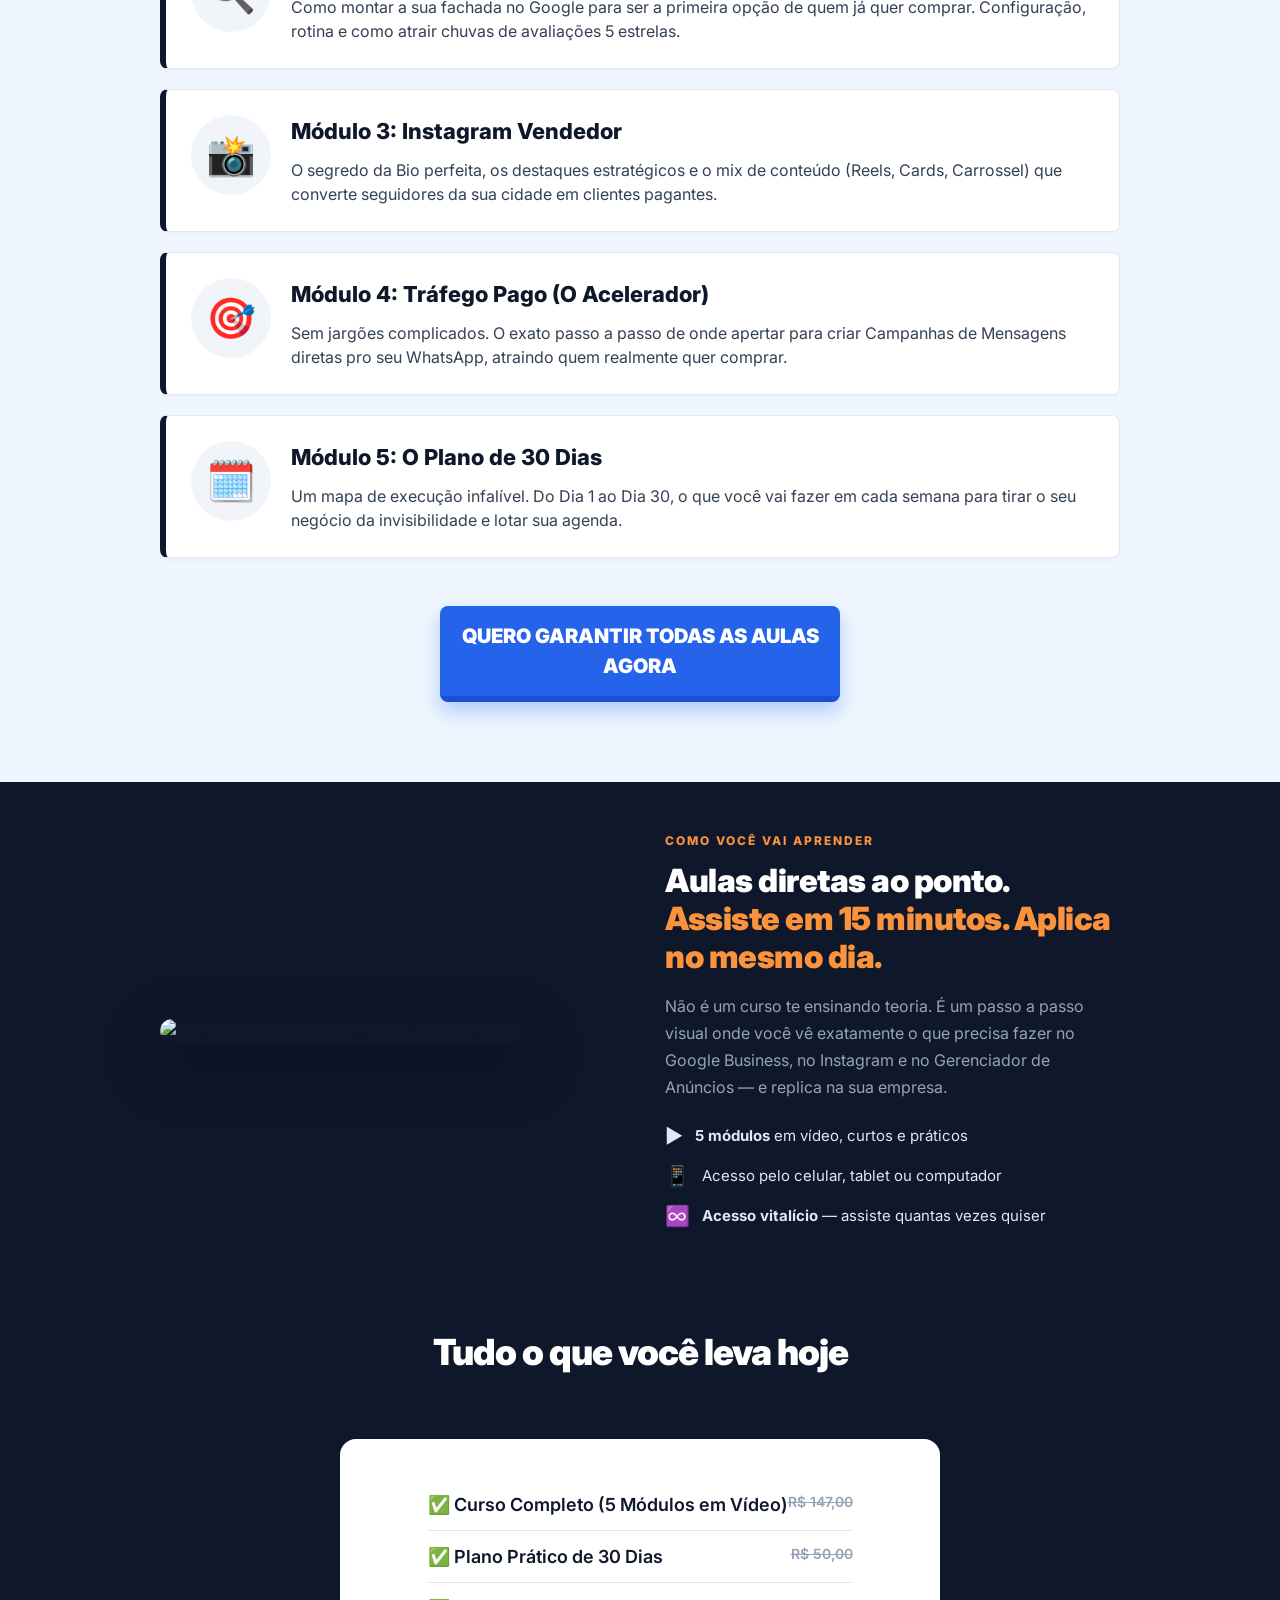
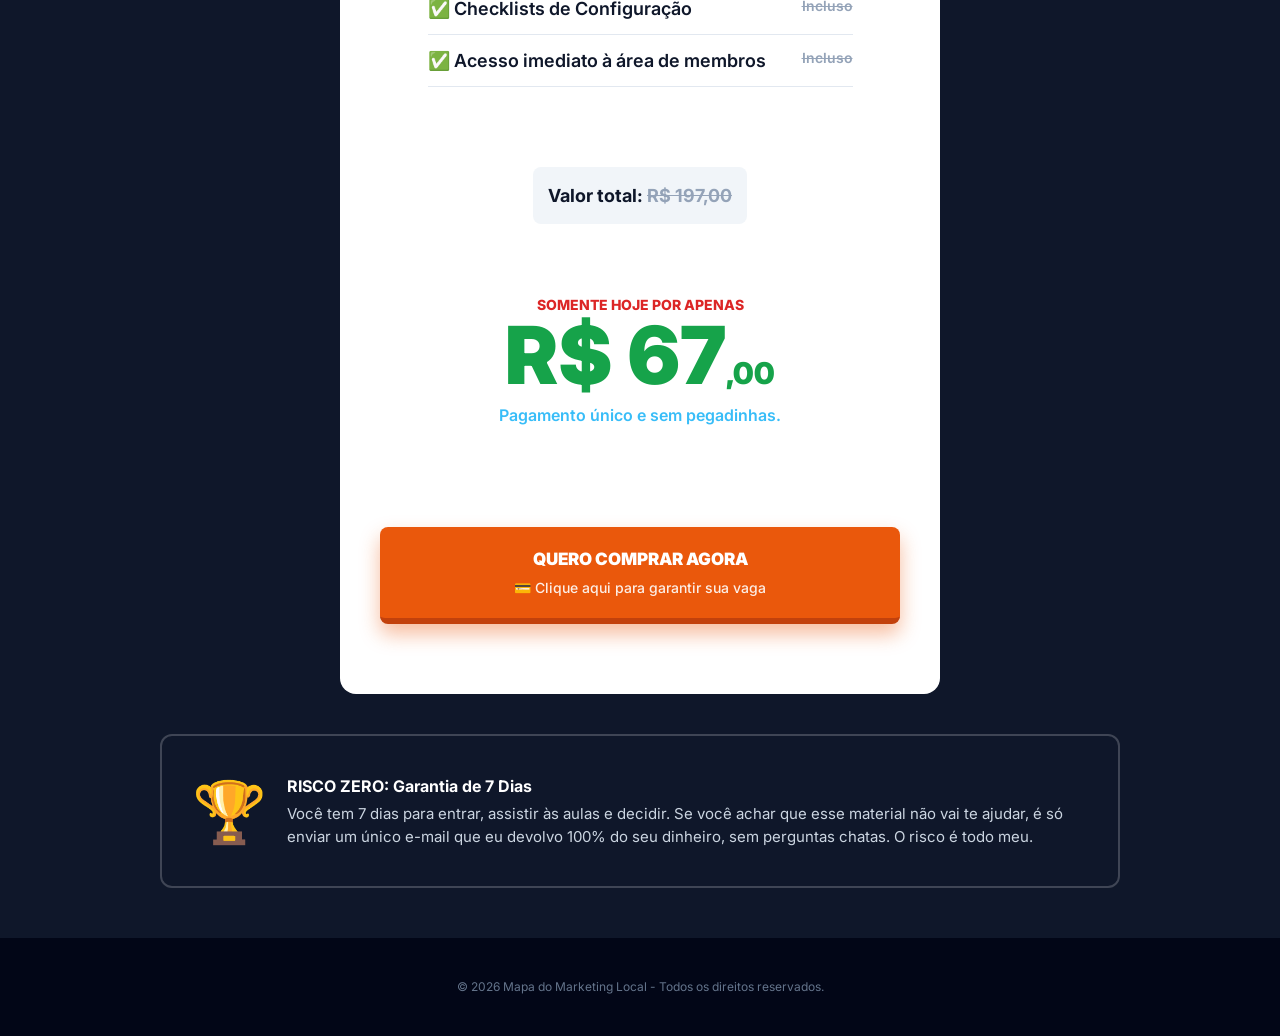
==== commit ed83e6eb: "Adjust .dr-hero padding and add product section Updated padding for the .dr-hero class and added a n" ====
--- a/public/mapa-do-marketing-local-em-30D-v1/index.html
+++ b/public/mapa-do-marketing-local-em-30D-v1/index.html
@@ -50,7 +50,7 @@
         .dr-btn-small .btn-main-text { font-size: 20px; }
         @keyframes pulse { 0% { transform: scale(1); } 50% { transform: scale(1.02); } 100% { transform: scale(1); } }
         .security-badges { text-align: center; font-size: 13px; color: var(--gray-dark); font-weight: 600; margin-top: -10px; }
-        .dr-hero { padding: 30px 0 20px 0; }
+        .dr-hero { padding: 60px 0 50px 0; }
         .video-placeholder { display: flex; justify-content: center; margin: 16px 0 10px 0; }
         .mockup-img { max-width: 100%; height: auto; width: 340px; border-radius: 12px; filter: drop-shadow(0 10px 20px rgba(0,0,0,0.15)); }
         .alert-box { background-color: #FEF2F2; border: 2px dashed var(--red-alert); border-radius: 8px; padding: 20px; display: flex; align-items: flex-start; gap: 15px; margin: 30px 0; }
@@ -100,7 +100,7 @@
             .dr-section { padding: 40px 0; }
             .split-section { grid-template-columns: 1fr; gap: 30px; }
             .split-headline { font-size: 22px; }
-            .dr-hero { padding: 20px 0 10px 0; }
+            .dr-hero { padding: 30px 0 20px 0; }
             .dr-headline { font-size: 22px; margin-bottom: 10px; }
             .dr-subheadline { font-size: 13px; margin-bottom: 12px; }
             .video-placeholder { margin: 10px 0 8px 0; }
@@ -299,6 +299,35 @@
         </div>
     </section>
 
+    <!-- SEÇÃO PRODUTO: TABLET MOCKUP -->
+    <section class="dr-section" style="background: var(--navy); overflow:hidden;">
+        <div class="container">
+            <div class="split-section" style="gap:50px; align-items:center;">
+                <div class="split-img" style="order:1;">
+                    <img src="/mapa-do-marketing-local-em-30D-v1/ebook-desk-mockup.png"
+                         alt="Área de membros do Mapa do Marketing Local"
+                         style="width:100%; border-radius:16px; box-shadow:0 20px 60px rgba(0,0,0,0.4);">
+                </div>
+                <div class="split-text" style="order:2;">
+                    <p class="split-label" style="color:#FB923C;">Como você vai aprender</p>
+                    <h2 class="split-headline" style="color:#FFFFFF; font-size:32px;">Aulas diretas ao ponto.<br><span style="color:#FB923C;">Assiste em 15 minutos. Aplica no mesmo dia.</span></h2>
+                    <p class="split-body" style="color:#94A3B8; margin-top:16px;">Não é um curso te ensinando teoria. É um passo a passo visual onde você vê exatamente o que precisa fazer no Google Business, no Instagram e no Gerenciador de Anúncios — e replica na sua empresa.</p>
+                    <div style="display:flex; flex-direction:column; gap:10px; margin-top:20px;">
+                        <div style="display:flex; align-items:center; gap:12px; color:#E2E8F0; font-size:15px;">
+                            <span style="font-size:20px;">▶️</span> <span><strong>5 módulos</strong> em vídeo, curtos e práticos</span>
+                        </div>
+                        <div style="display:flex; align-items:center; gap:12px; color:#E2E8F0; font-size:15px;">
+                            <span style="font-size:20px;">📱</span> <span>Acesso pelo celular, tablet ou computador</span>
+                        </div>
+                        <div style="display:flex; align-items:center; gap:12px; color:#E2E8F0; font-size:15px;">
+                            <span style="font-size:20px;">♾️</span> <span><strong>Acesso vitalício</strong> — assiste quantas vezes quiser</span>
+                        </div>
+                    </div>
+                </div>
+            </div>
+        </div>
+    </section>
+
     <!-- OFFER STACK -->
     <section id="oferta" class="dr-section bg-navy">
         <div class="container">
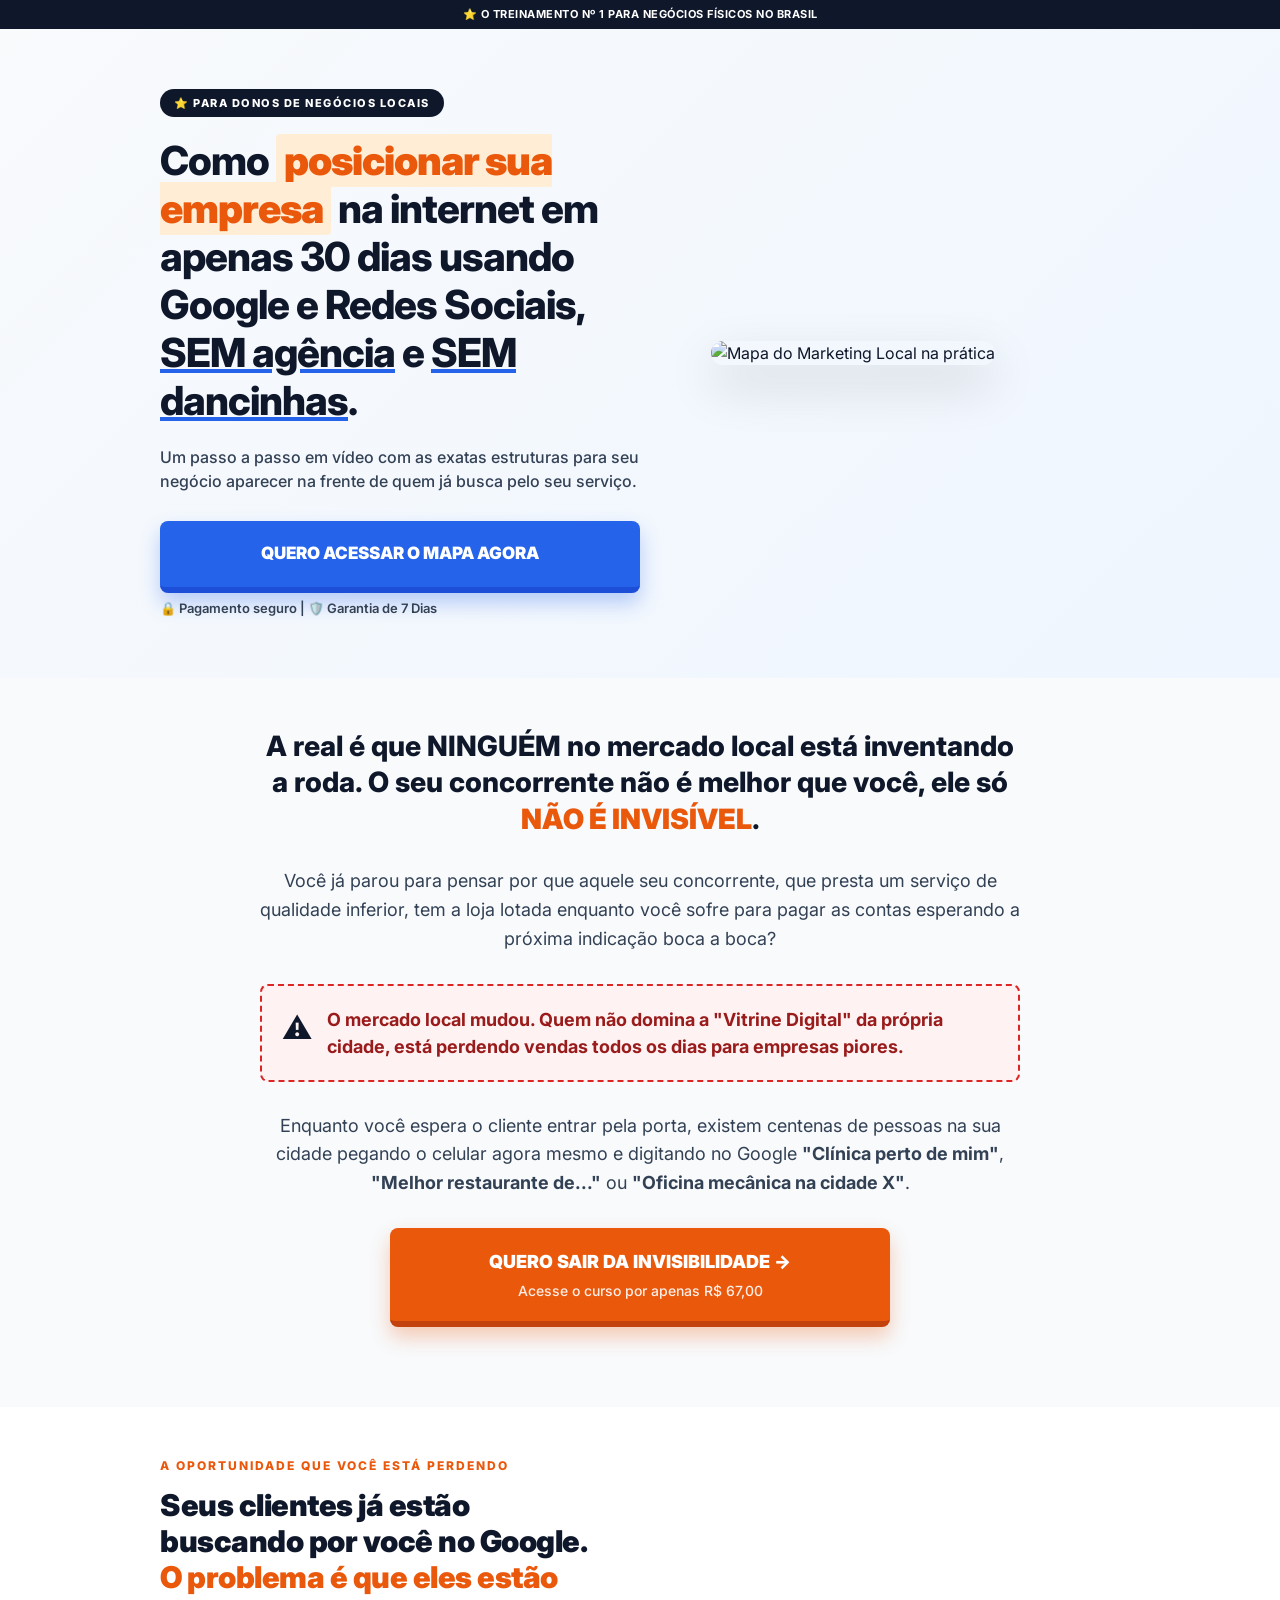
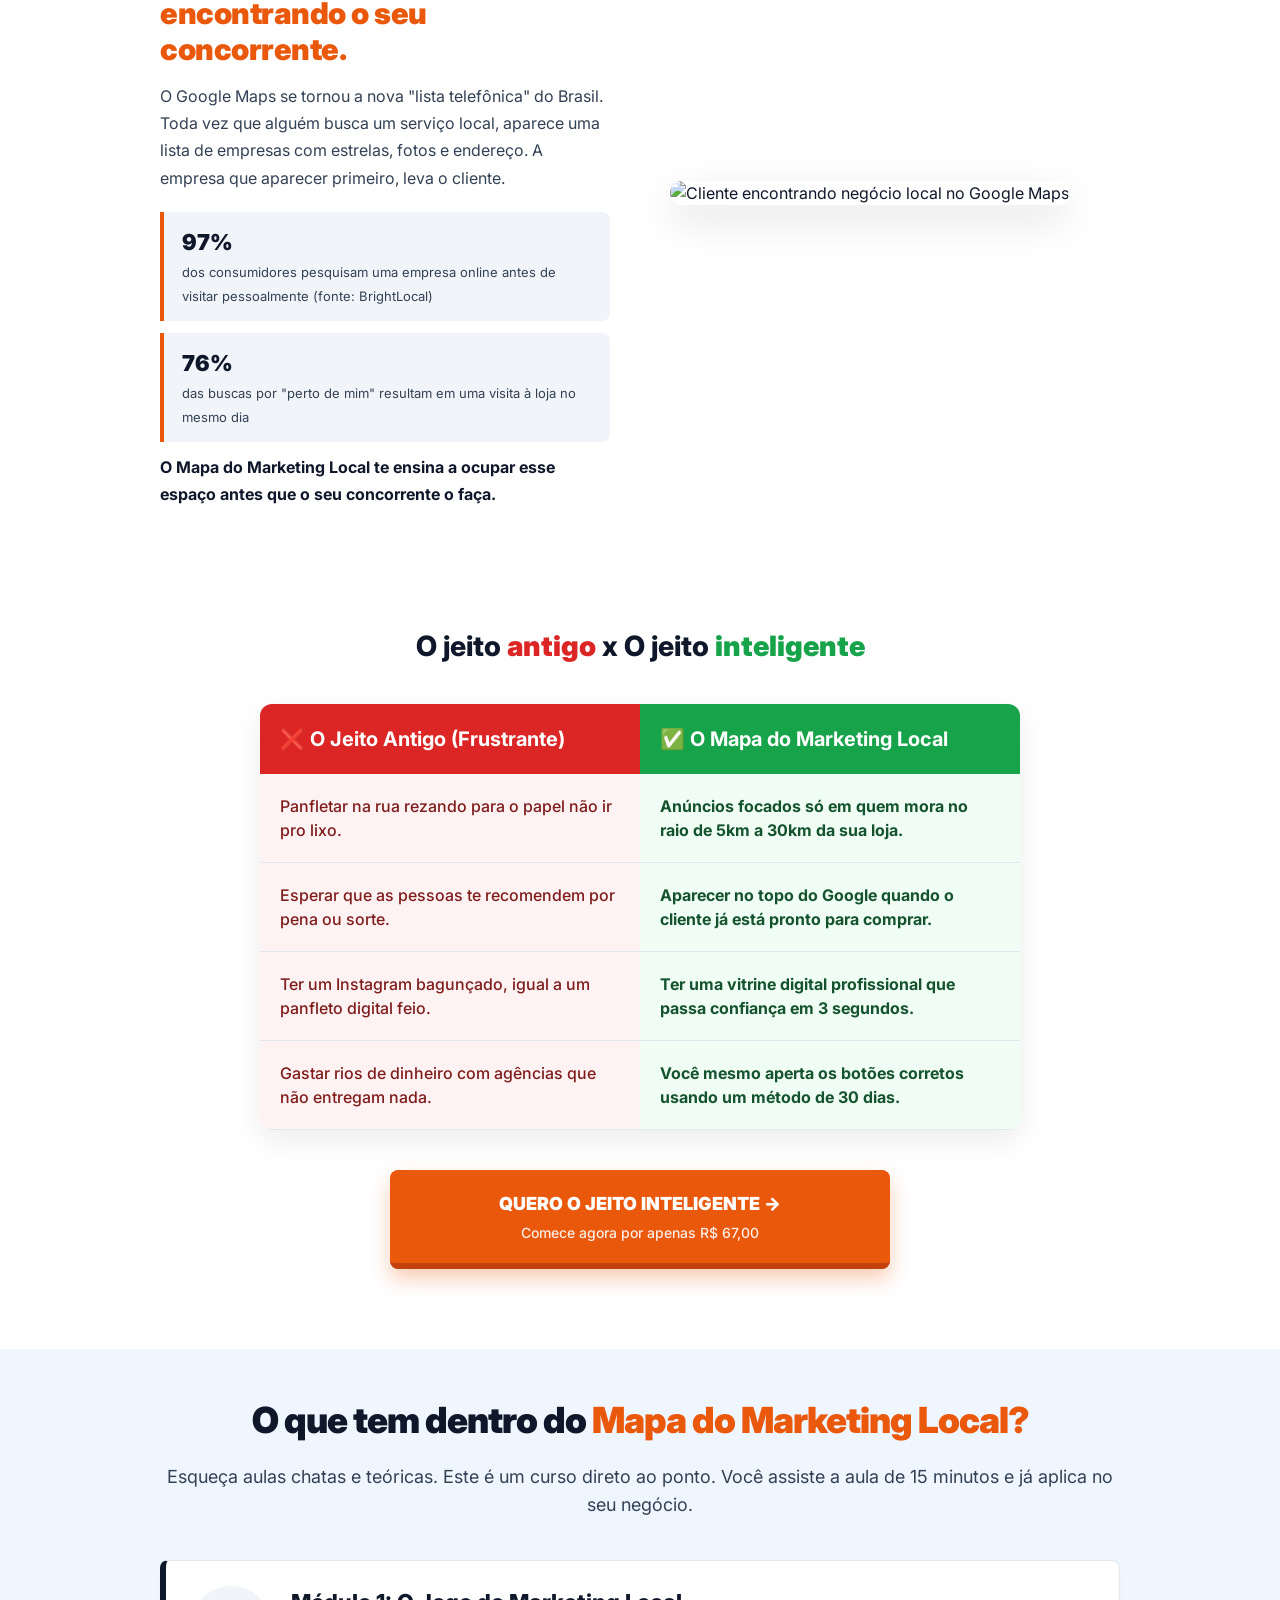
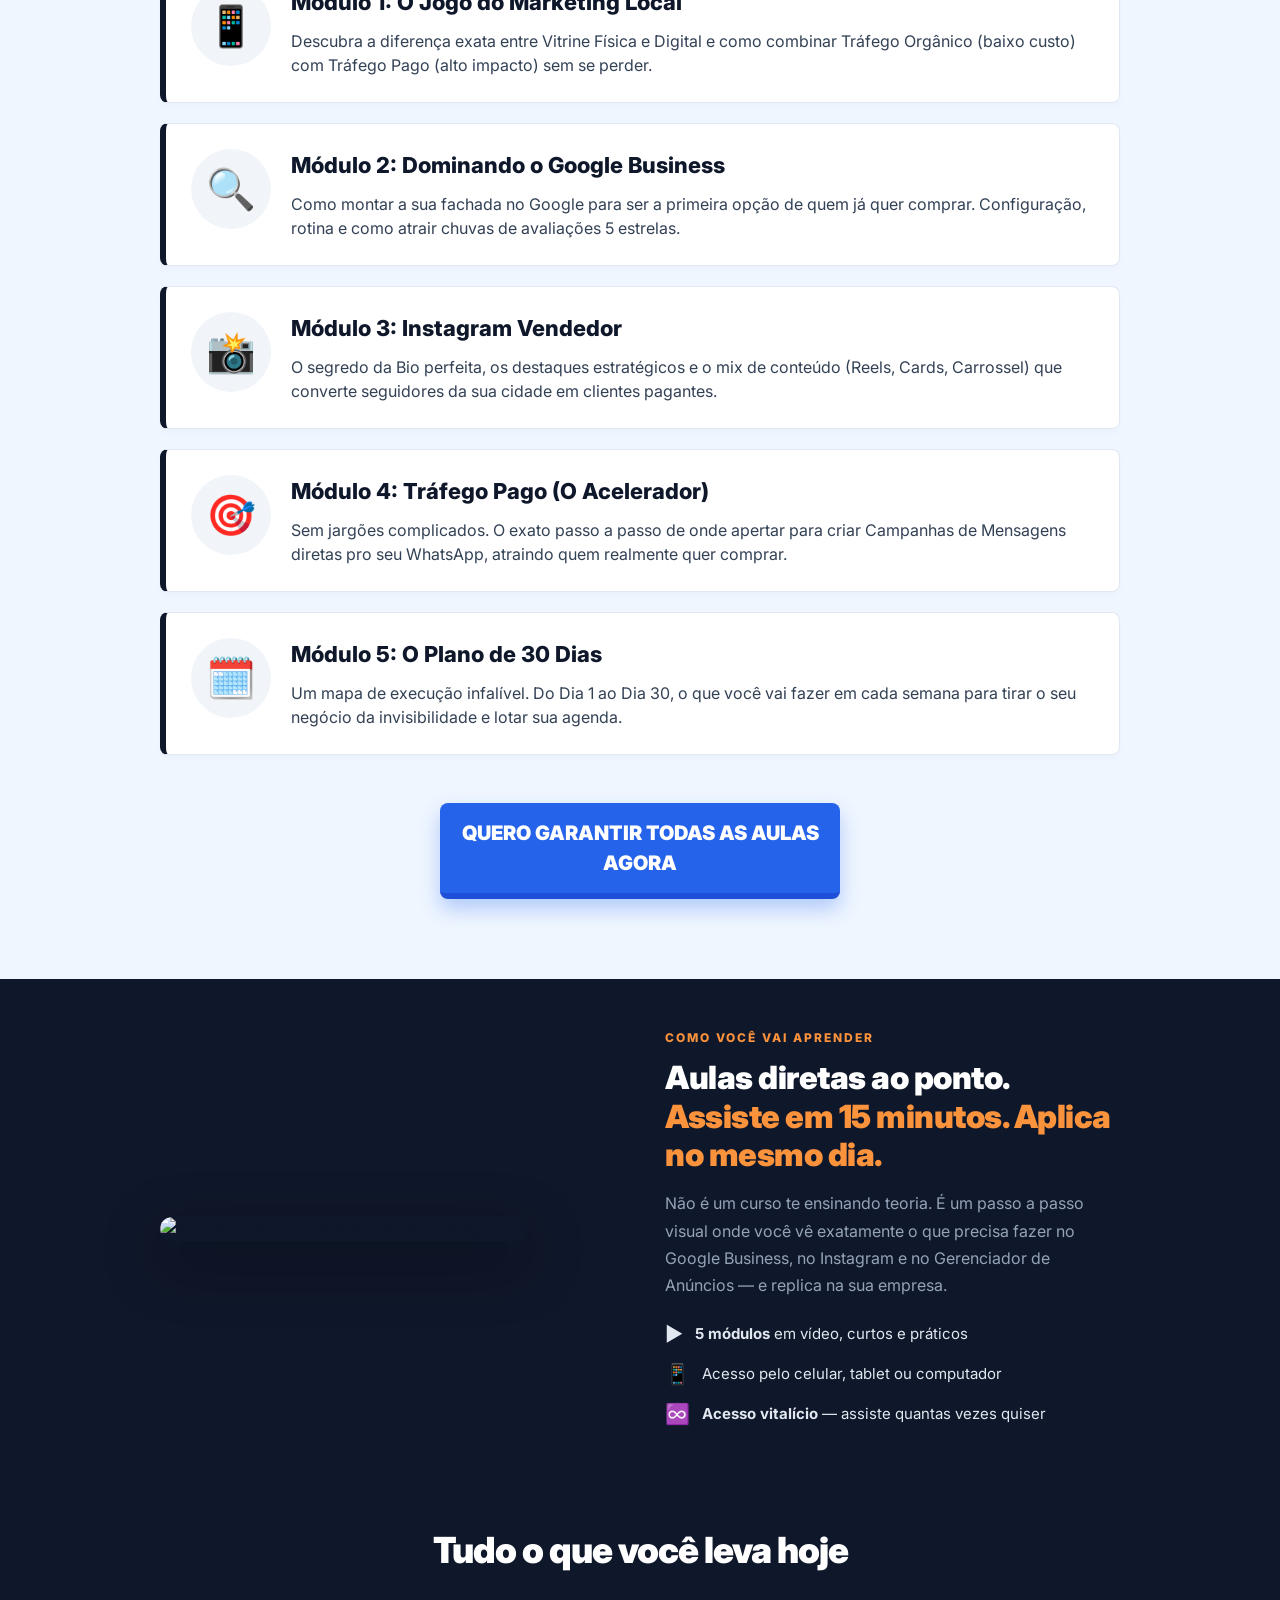
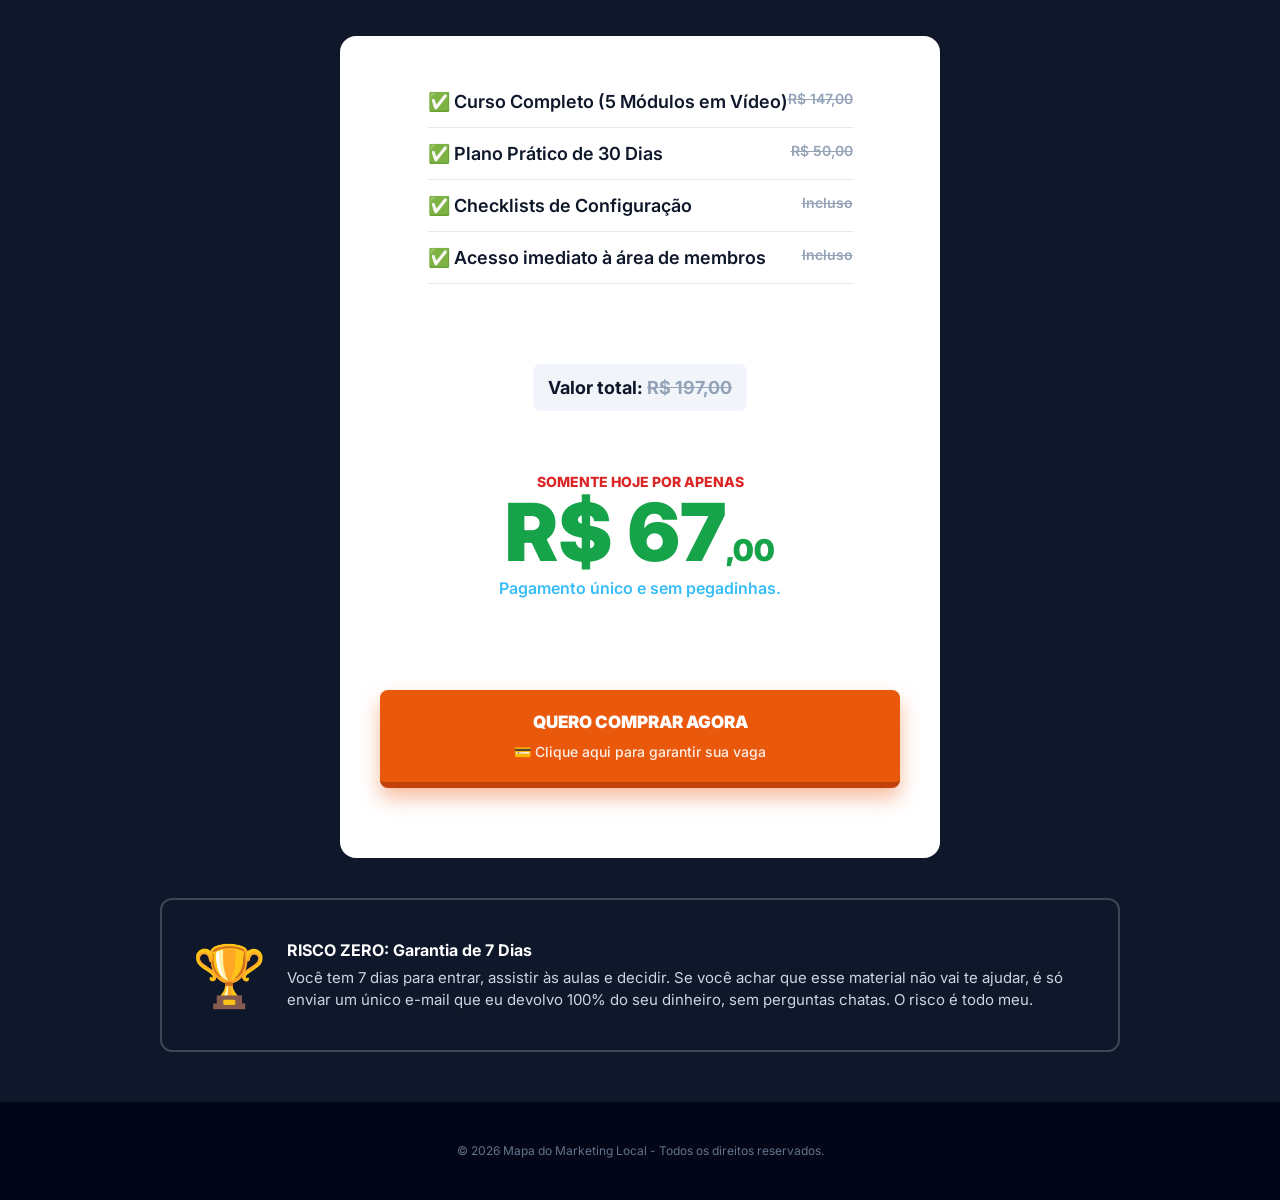
==== commit f25df018: "Update index.html" ====
--- a/public/mapa-do-marketing-local-em-30D-v1/index.html
+++ b/public/mapa-do-marketing-local-em-30D-v1/index.html
@@ -50,7 +50,11 @@
         .dr-btn-small .btn-main-text { font-size: 20px; }
         @keyframes pulse { 0% { transform: scale(1); } 50% { transform: scale(1.02); } 100% { transform: scale(1); } }
         .security-badges { text-align: center; font-size: 13px; color: var(--gray-dark); font-weight: 600; margin-top: -10px; }
-        .dr-hero { padding: 60px 0 50px 0; }
+        .dr-hero { padding: 60px 0 60px 0; background: linear-gradient(135deg, #F8FAFC 0%, #EFF6FF 100%); }
+        .hero-split { display: grid; grid-template-columns: 1.1fr 0.9fr; gap: 50px; align-items: center; }
+        .hero-text { text-align: left; }
+        .hero-badge { display: inline-block; background: var(--navy); color: var(--white); font-size: 11px; font-weight: 800; text-transform: uppercase; letter-spacing: 1.5px; padding: 6px 14px; border-radius: 50px; margin-bottom: 20px; }
+        .hero-img img { width: 100%; border-radius: 16px; box-shadow: 0 20px 50px rgba(0,0,0,0.15); }
         .video-placeholder { display: flex; justify-content: center; margin: 16px 0 10px 0; }
         .mockup-img { max-width: 100%; height: auto; width: 340px; border-radius: 12px; filter: drop-shadow(0 10px 20px rgba(0,0,0,0.15)); }
         .alert-box { background-color: #FEF2F2; border: 2px dashed var(--red-alert); border-radius: 8px; padding: 20px; display: flex; align-items: flex-start; gap: 15px; margin: 30px 0; }
@@ -100,7 +104,10 @@
             .dr-section { padding: 40px 0; }
             .split-section { grid-template-columns: 1fr; gap: 30px; }
             .split-headline { font-size: 22px; }
-            .dr-hero { padding: 30px 0 20px 0; }
+            .dr-hero { padding: 40px 0 30px 0; }
+            .hero-split { grid-template-columns: 1fr; gap: 30px; }
+            .hero-text { text-align: center; }
+            .hero-badge { display: block; text-align: center; }
             .dr-headline { font-size: 22px; margin-bottom: 10px; }
             .dr-subheadline { font-size: 13px; margin-bottom: 12px; }
             .video-placeholder { margin: 10px 0 8px 0; }
@@ -123,22 +130,28 @@
         ⭐ O treinamento nº 1 para negócios físicos no Brasil
     </div>
 
-    <!-- HERO SECTION (ESTILO CARTA DE VENDAS) -->
+    <!-- HERO SECTION -->
     <header class="dr-hero">
         <div class="container">
-            <h1 class="dr-headline">
-                Como posicionar sua empresa na internet em <span class="highlight-orange">apenas 30 dias</span> usando o Google e Redes Sociais, <u class="underline-blue">SEM depender de agência</u> e <u class="underline-blue">SEM precisar gravar dancinhas</u>.
-            </h1>
-            <p class="dr-subheadline">
-                Um passo a passo simples e prático em vídeo, revelando as exatas estruturas para você colocar o seu negócio na frente dos clientes que já estão procurando pelo seu serviço na sua cidade.
-            </p>
-            
-            <a href="#oferta" class="dr-btn">
-                <span class="btn-main-text">QUERO ACESSAR O MAPA AGORA MESMO</span>
-            </a>
-            
-            <div class="security-badges">
-                🔒 Pagamento 100% seguro | 🛡️ Garantia Incondicional de 7 Dias
+            <div class="hero-split">
+                <div class="hero-text">
+                    <span class="hero-badge">⭐ Para donos de negócios locais</span>
+                    <h1 class="dr-headline" style="text-align:left; font-size:40px; margin-bottom:20px;">
+                        Como <span class="highlight-orange">posicionar sua empresa</span> na internet em apenas 30 dias usando Google e Redes Sociais, <u class="underline-blue">SEM agência</u> e <u class="underline-blue">SEM dancinhas</u>.
+                    </h1>
+                    <p class="dr-subheadline" style="text-align:left; margin:0 0 28px 0;">
+                        Um passo a passo em vídeo com as exatas estruturas para seu negócio aparecer na frente de quem já busca pelo seu serviço.
+                    </p>
+                    <a href="#oferta" class="dr-btn" style="margin:0 0 16px 0; width:100%; max-width:480px;">
+                        <span class="btn-main-text">QUERO ACESSAR O MAPA AGORA</span>
+                    </a>
+                    <div class="security-badges" style="text-align:left;">
+                        🔒 Pagamento seguro | 🛡️ Garantia de 7 Dias
+                    </div>
+                </div>
+                <div class="hero-img">
+                    <img src="tablet-mockup.jpg" alt="Mapa do Marketing Local na prática">
+                </div>
             </div>
         </div>
     </header>
@@ -304,7 +317,7 @@
         <div class="container">
             <div class="split-section" style="gap:50px; align-items:center;">
                 <div class="split-img" style="order:1;">
-                    <img src="/mapa-do-marketing-local-em-30D-v1/ebook-desk-mockup.png"
+                    <img src="tablet-mockup.jpg"
                          alt="Área de membros do Mapa do Marketing Local"
                          style="width:100%; border-radius:16px; box-shadow:0 20px 60px rgba(0,0,0,0.4);">
                 </div>
@@ -343,14 +356,14 @@
                         <li>✅ Acesso imediato à área de membros <span class="anchor-value">Incluso</span></li>
                     </ul>
 
-                    <div class="total-value-box">
+                    <div class="total-value-box" style="margin-bottom:10px; padding:10px 15px;">
                         <p>Valor total: <span class="strike">R$ 197,00</span></p>
                     </div>
 
-                    <div class="today-price">
+                    <div class="today-price" style="margin-bottom:10px;">
                         <p class="today-label">SOMENTE HOJE POR APENAS</p>
                         <div class="price-big">R$ 67<span class="cents">,00</span></div>
-                        <p class="price-sub" style="font-weight:600; color:#38bdf8; margin-top:8px;">Pagamento único e sem pegadinhas.</p>
+                        <p class="price-sub" style="font-weight:600; color:#38bdf8; margin-top:4px;">Pagamento único e sem pegadinhas.</p>
                     </div>
 
                     <a href="#" class="dr-btn dr-btn-pulse">
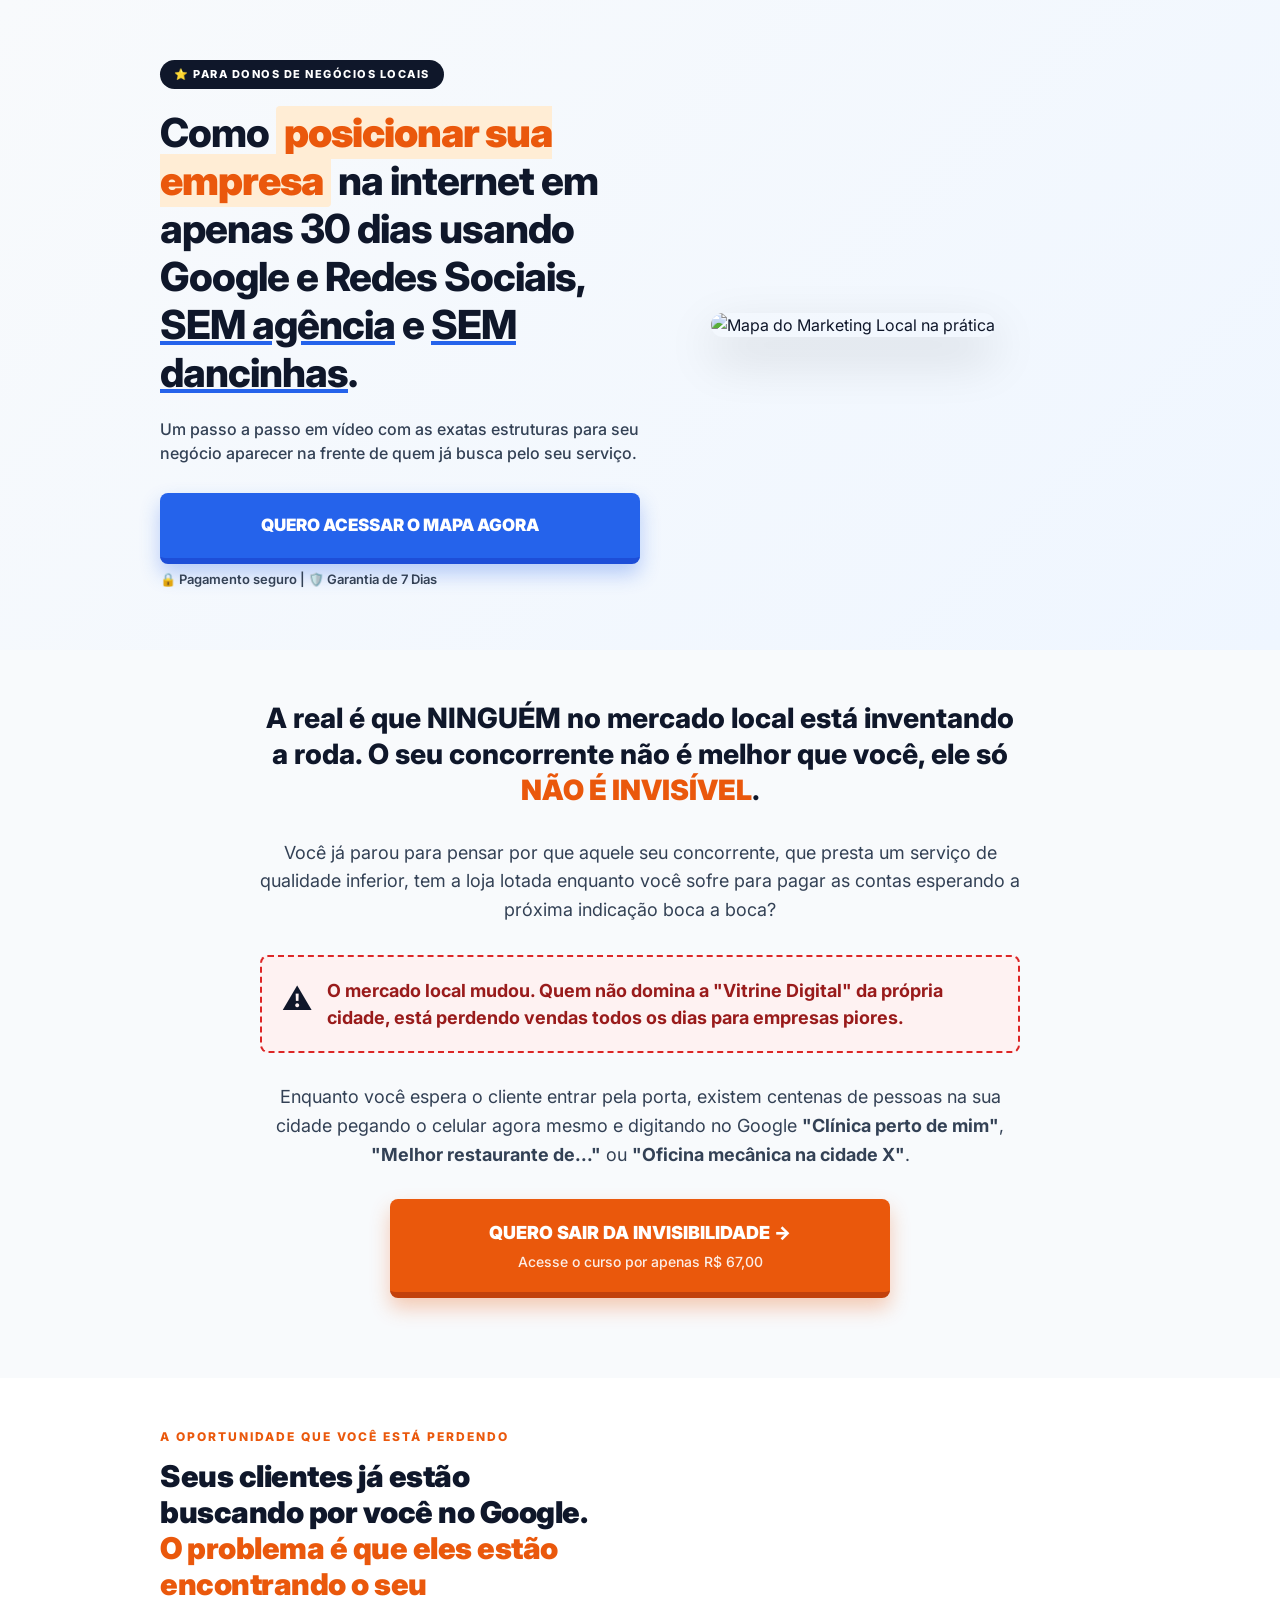
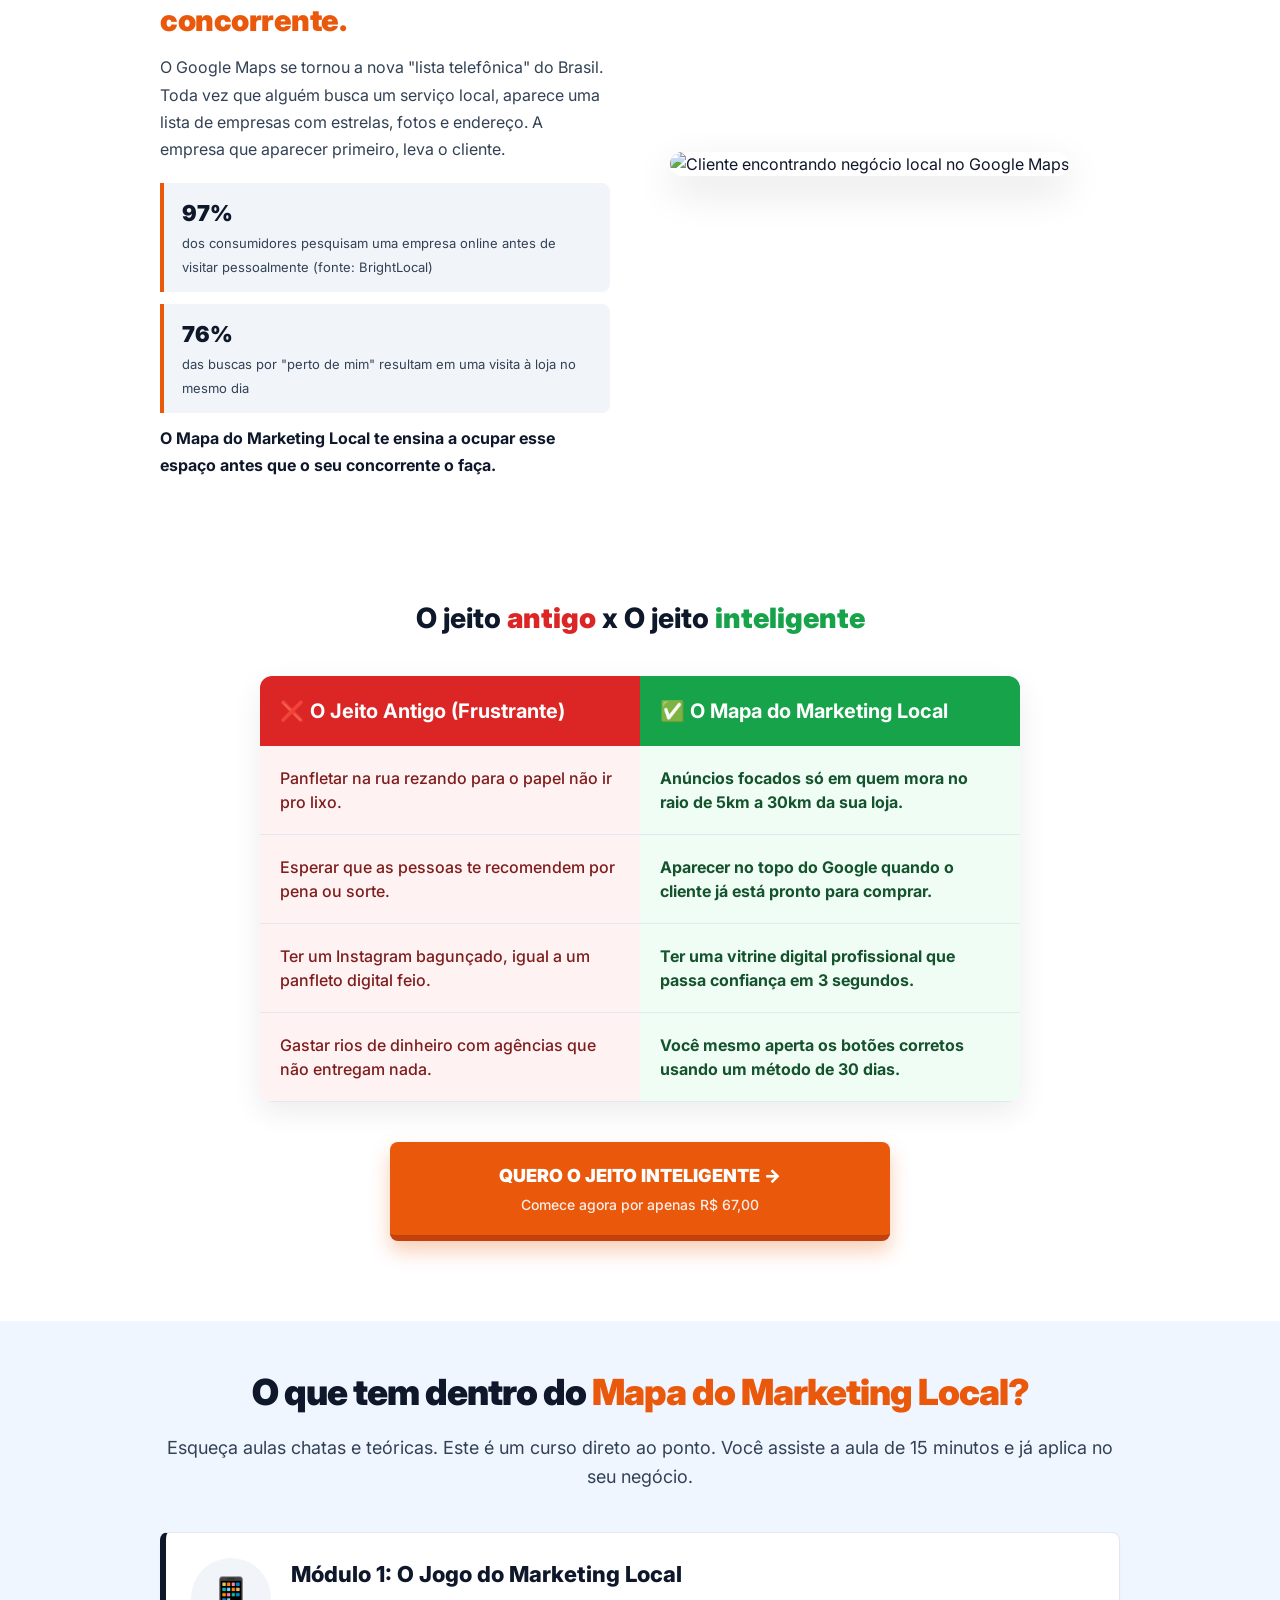
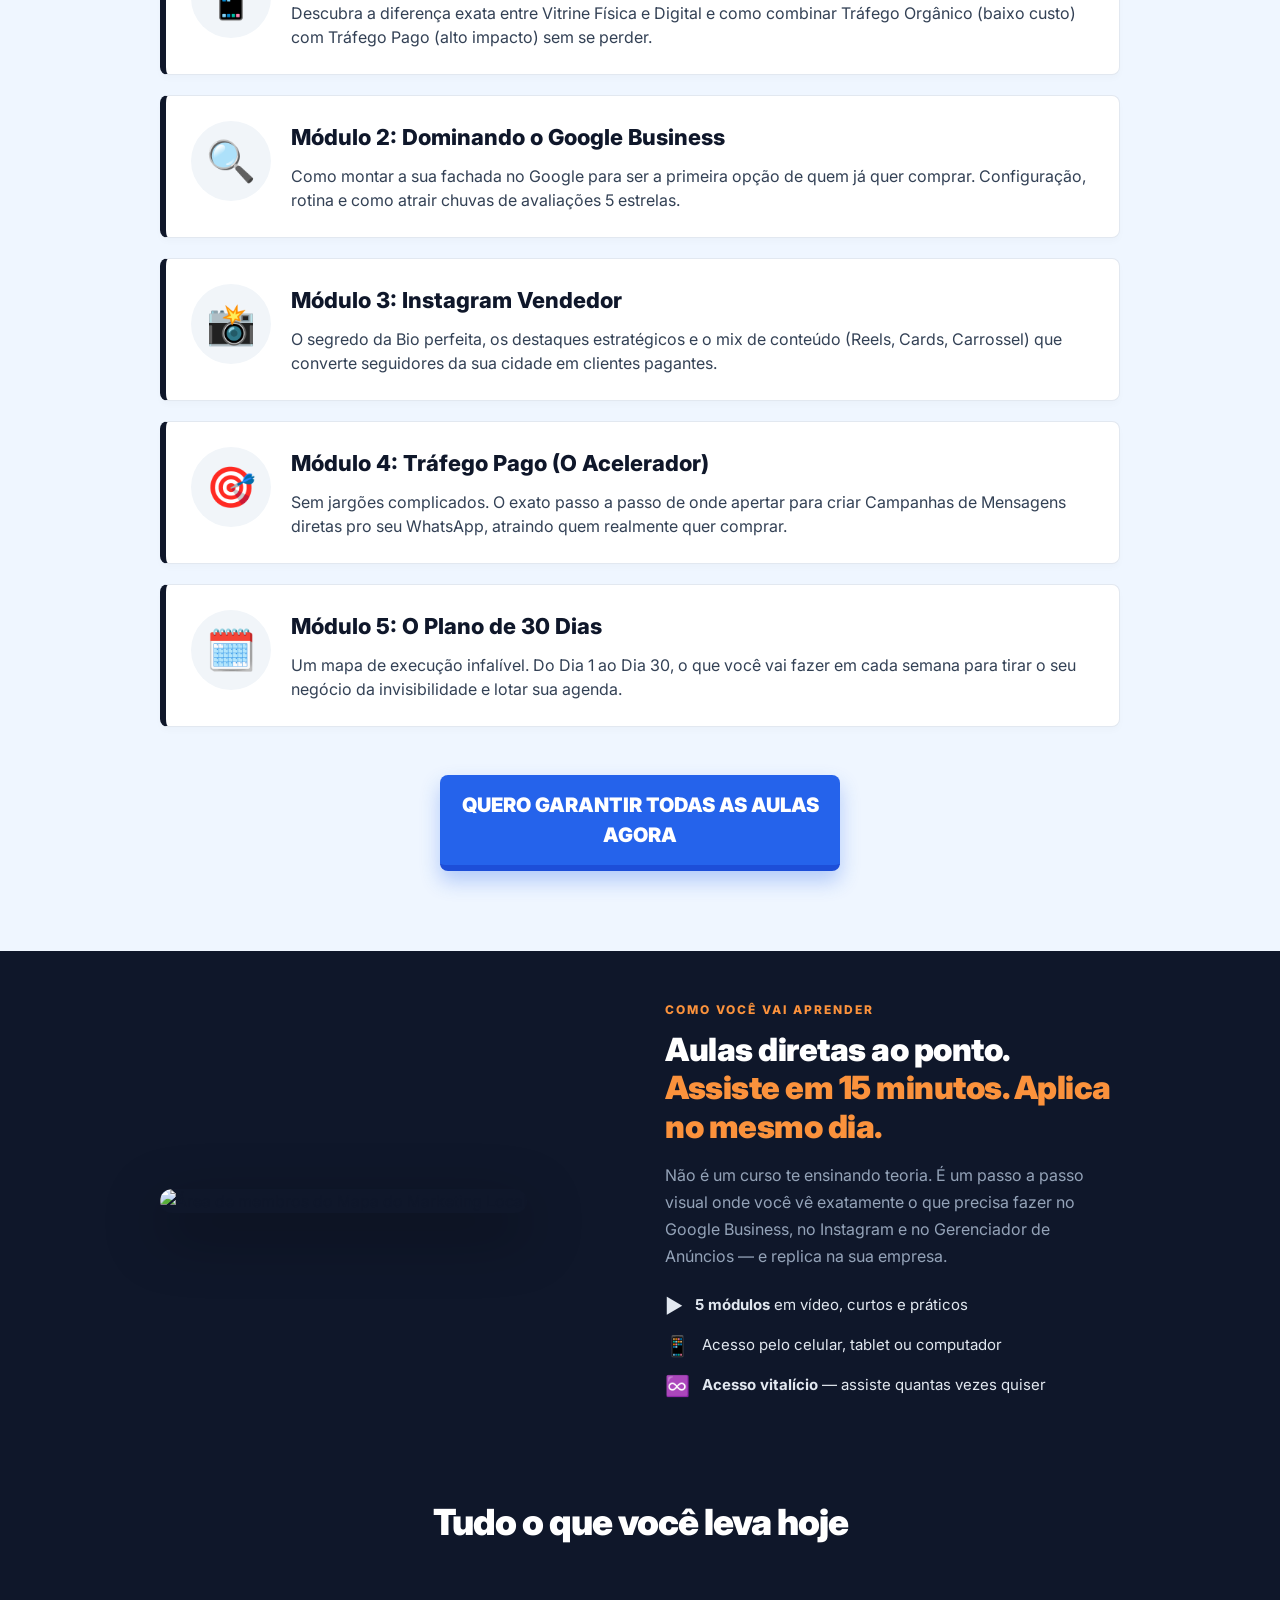
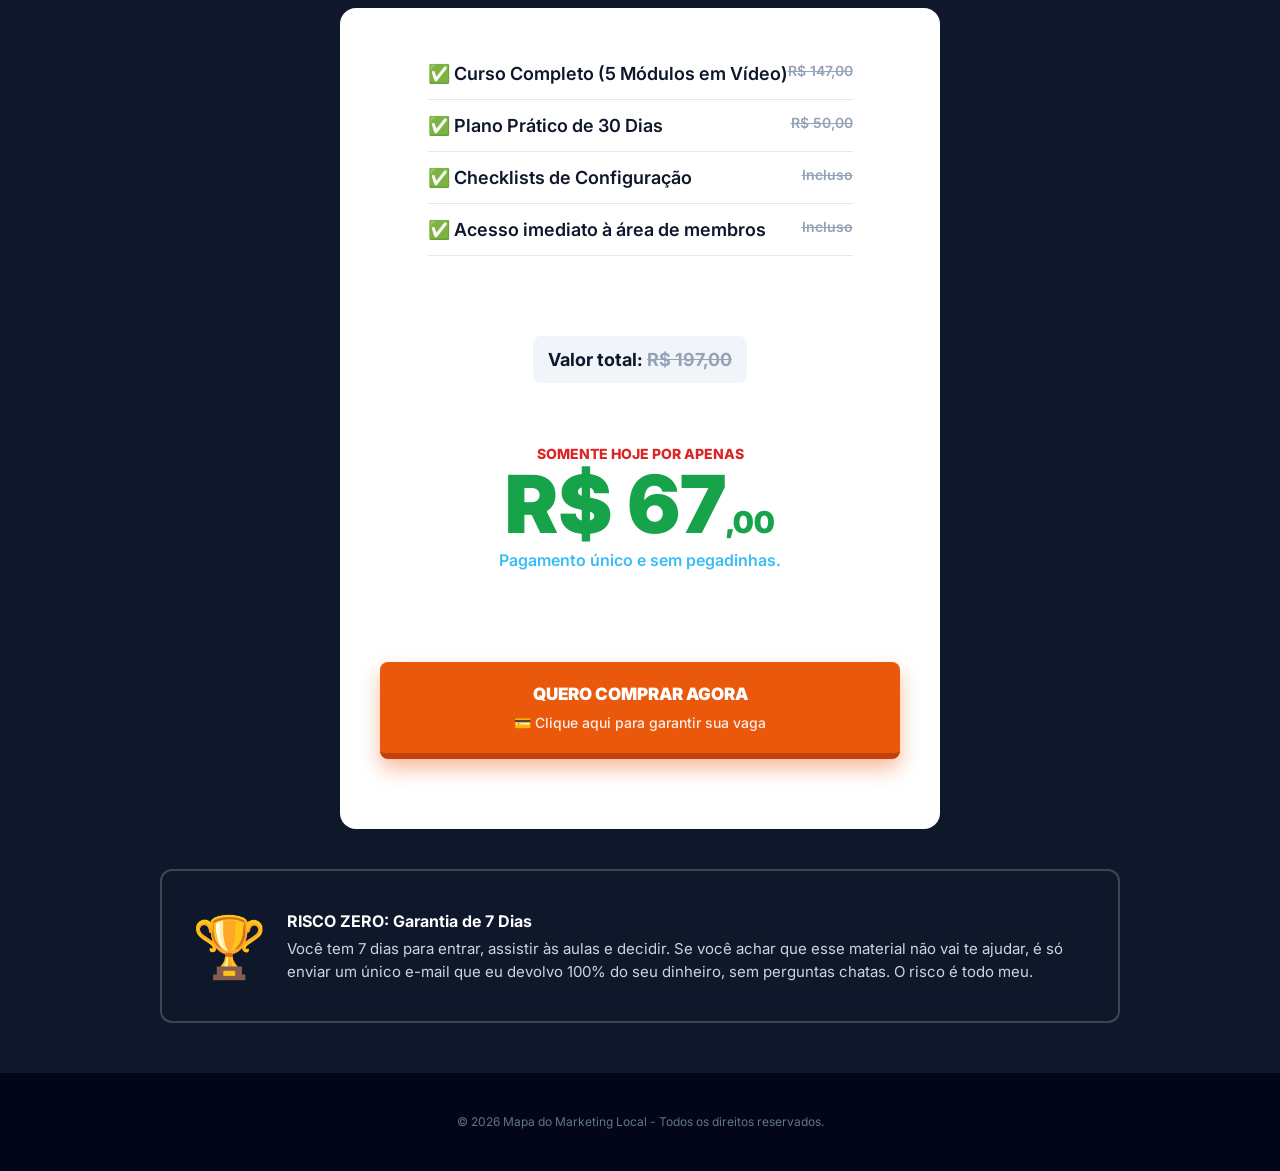
==== commit df471974: "Update index.html" ====
--- a/public/mapa-do-marketing-local-em-30D-v1/index.html
+++ b/public/mapa-do-marketing-local-em-30D-v1/index.html
@@ -33,7 +33,6 @@
         .highlight-orange { background-color: #FFEDD5; color: var(--orange); padding: 2px 8px; border-radius: 4px; font-weight: 900; }
         .underline-blue { text-decoration: underline; text-decoration-color: var(--blue-highlight); text-decoration-thickness: 4px; color: var(--navy); }
         .strike { text-decoration: line-through; color: #94A3B8; }
-        .top-tag { background-color: var(--navy); color: var(--white); text-align: center; padding: 6px 10px; font-size: 11px; font-weight: 700; text-transform: uppercase; letter-spacing: 0.5px; white-space: nowrap; overflow: hidden; text-overflow: ellipsis; }
         .dr-section { padding: 50px 0; }
         .dr-headline { font-size: 38px; font-weight: 800; line-height: 1.2; text-align: center; margin-bottom: 16px; letter-spacing: -1px; }
         .dr-subheadline { font-size: 16px; font-weight: 500; text-align: center; color: var(--gray-dark); max-width: 800px; margin: 0 auto 16px auto; }
@@ -125,11 +124,6 @@
 </head>
 <body>
 
-    <!-- TAG SUPERIOR -->
-    <div class="top-tag">
-        ⭐ O treinamento nº 1 para negócios físicos no Brasil
-    </div>
-
     <!-- HERO SECTION -->
     <header class="dr-hero">
         <div class="container">
@@ -150,7 +144,7 @@
                     </div>
                 </div>
                 <div class="hero-img">
-                    <img src="tablet-mockup.jpg" alt="Mapa do Marketing Local na prática">
+                    <img src="/mapa-do-marketing-local-em-30D-v1/mapa-do-marketing-local-em-30D-v1/tablet-mockup.jpg" alt="Mapa do Marketing Local na prática">
                 </div>
             </div>
         </div>
@@ -317,7 +311,7 @@
         <div class="container">
             <div class="split-section" style="gap:50px; align-items:center;">
                 <div class="split-img" style="order:1;">
-                    <img src="tablet-mockup.jpg"
+                    <img src="/mapa-do-marketing-local-em-30D-v1/mapa-do-marketing-local-em-30D-v1/tablet-mockup.jpg"
                          alt="Área de membros do Mapa do Marketing Local"
                          style="width:100%; border-radius:16px; box-shadow:0 20px 60px rgba(0,0,0,0.4);">
                 </div>
